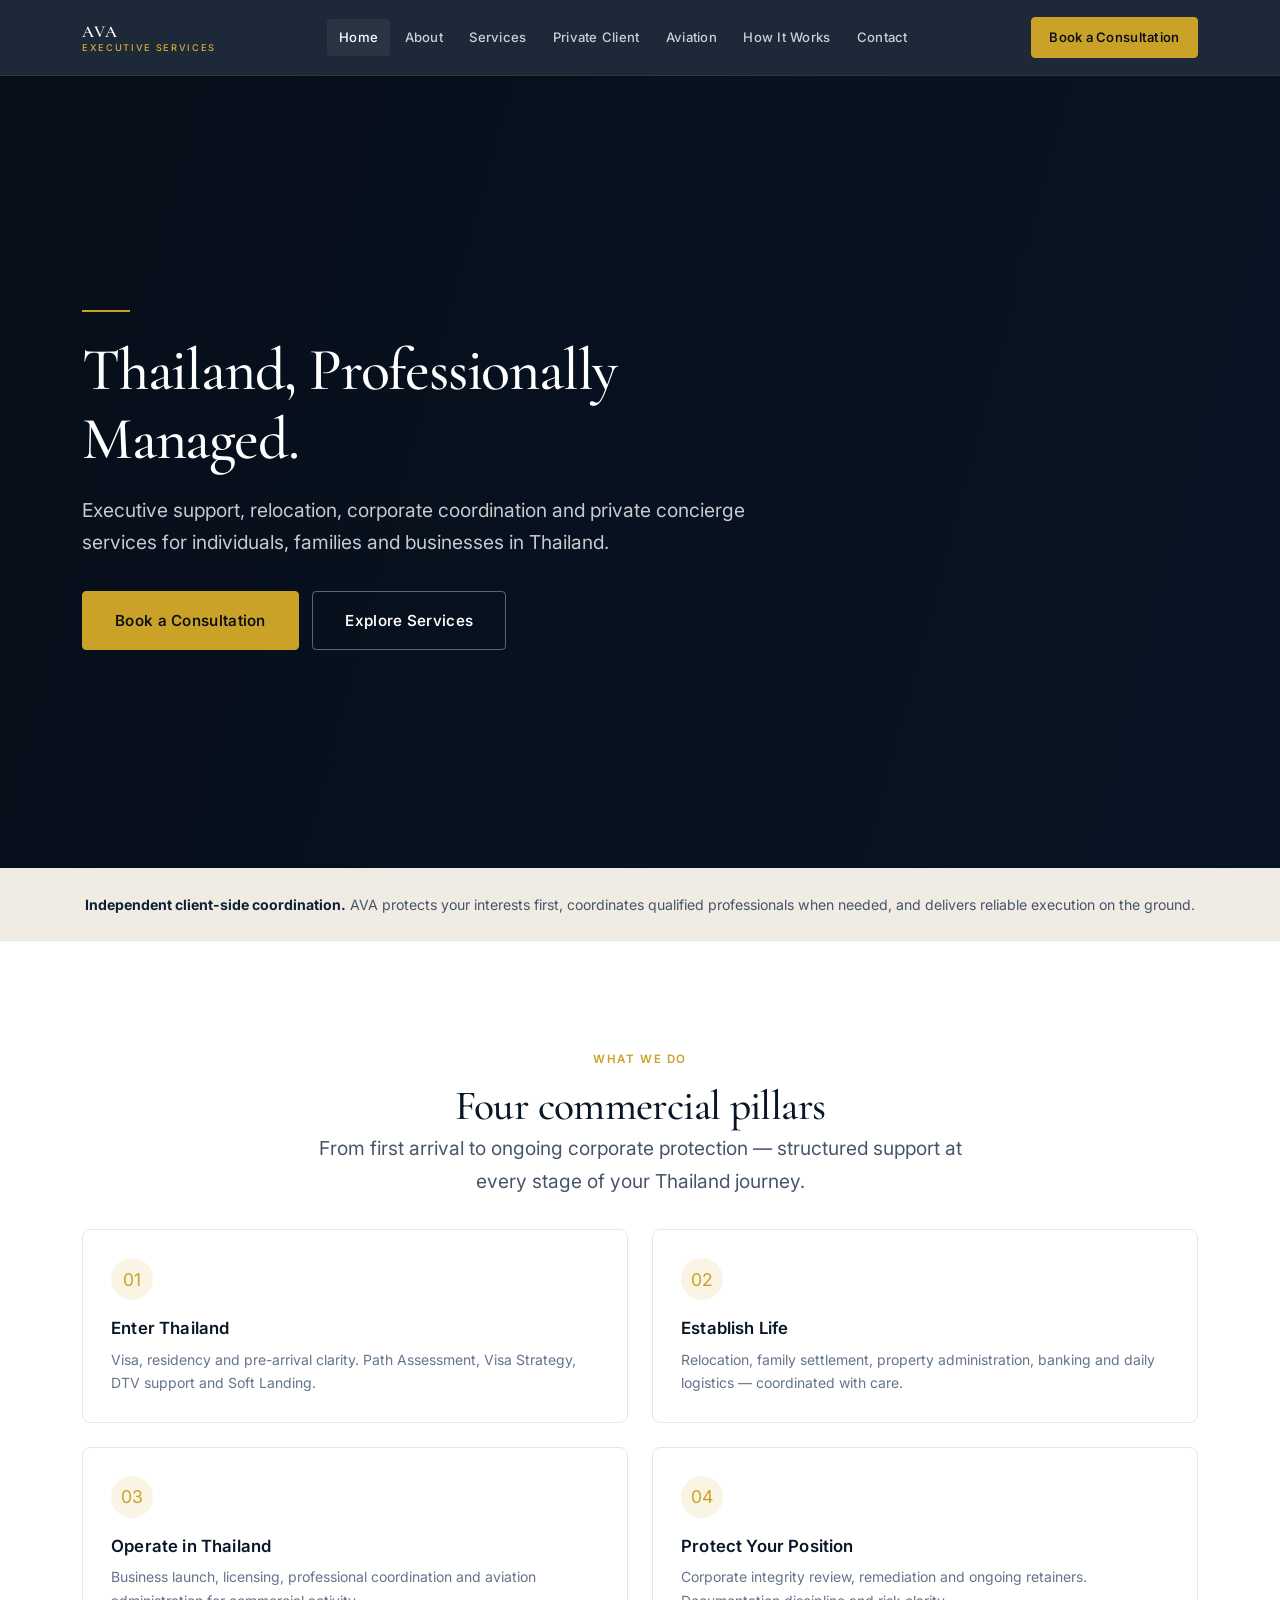
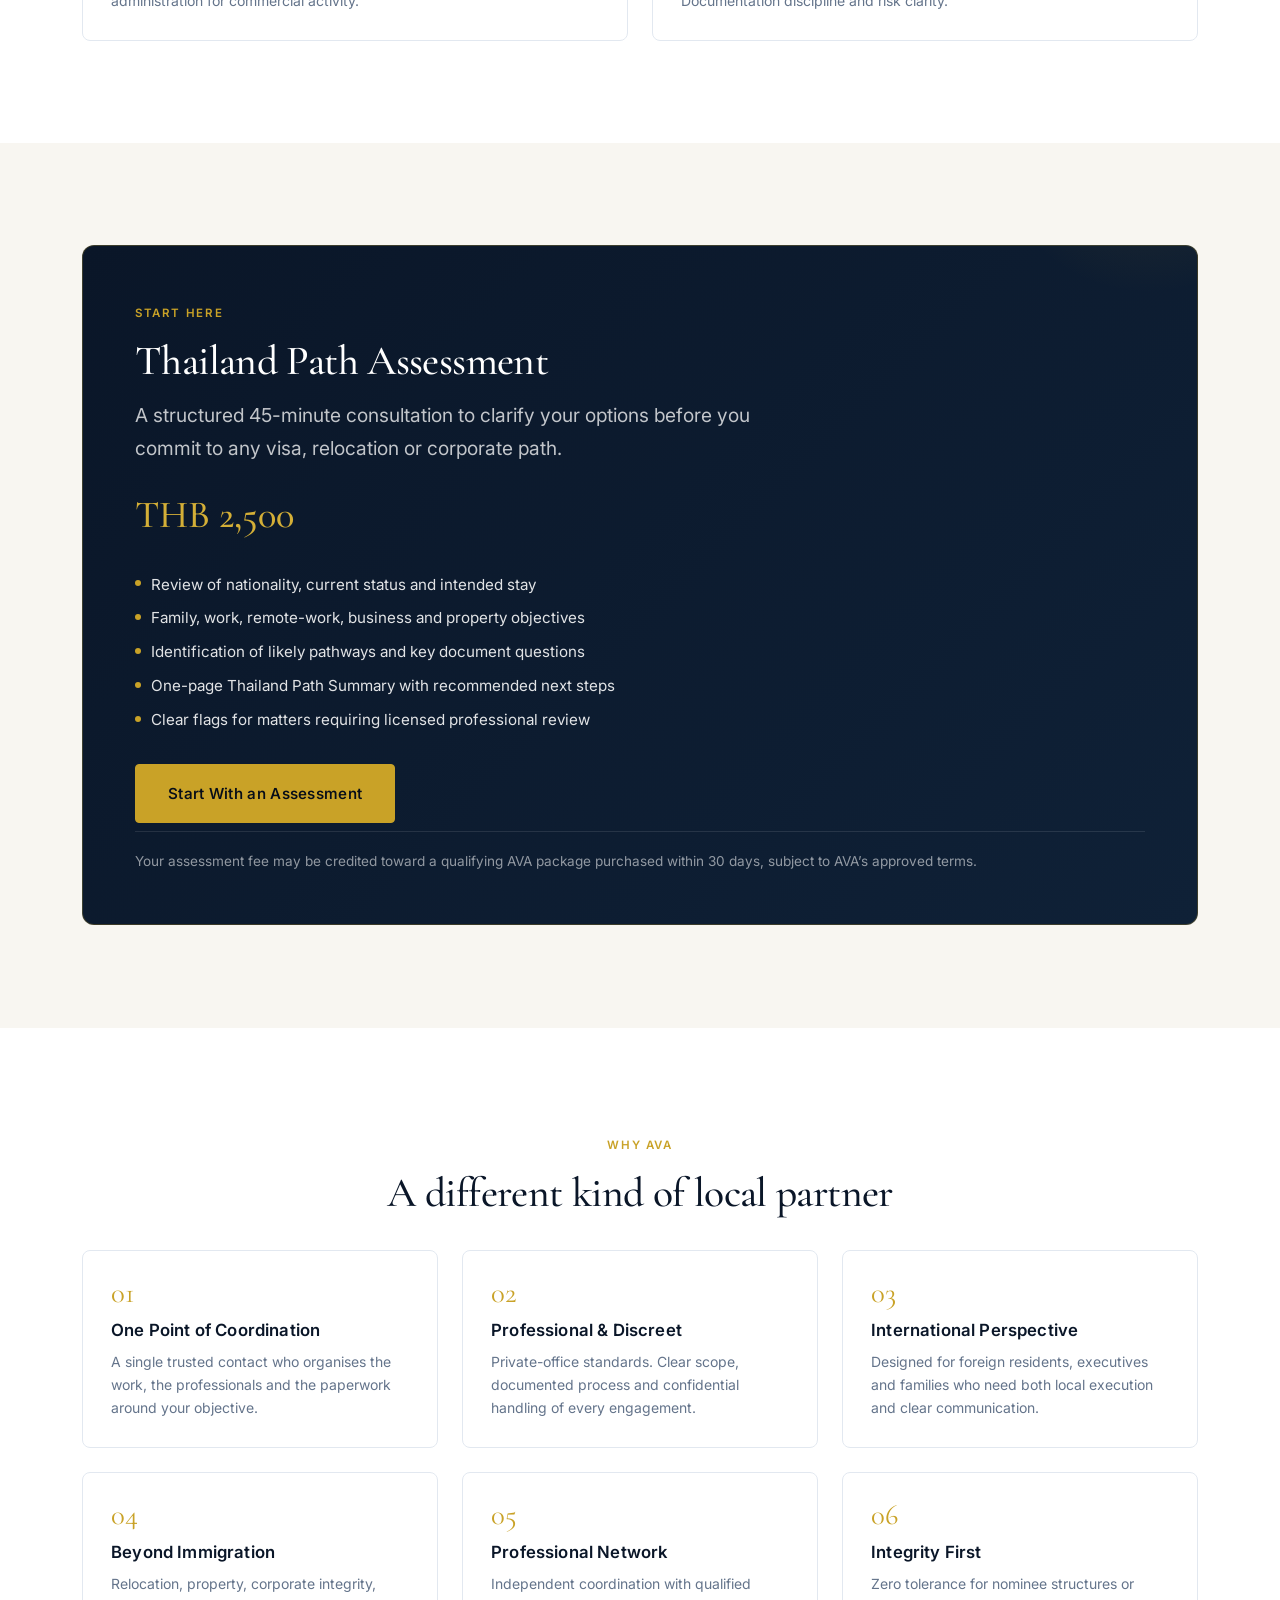
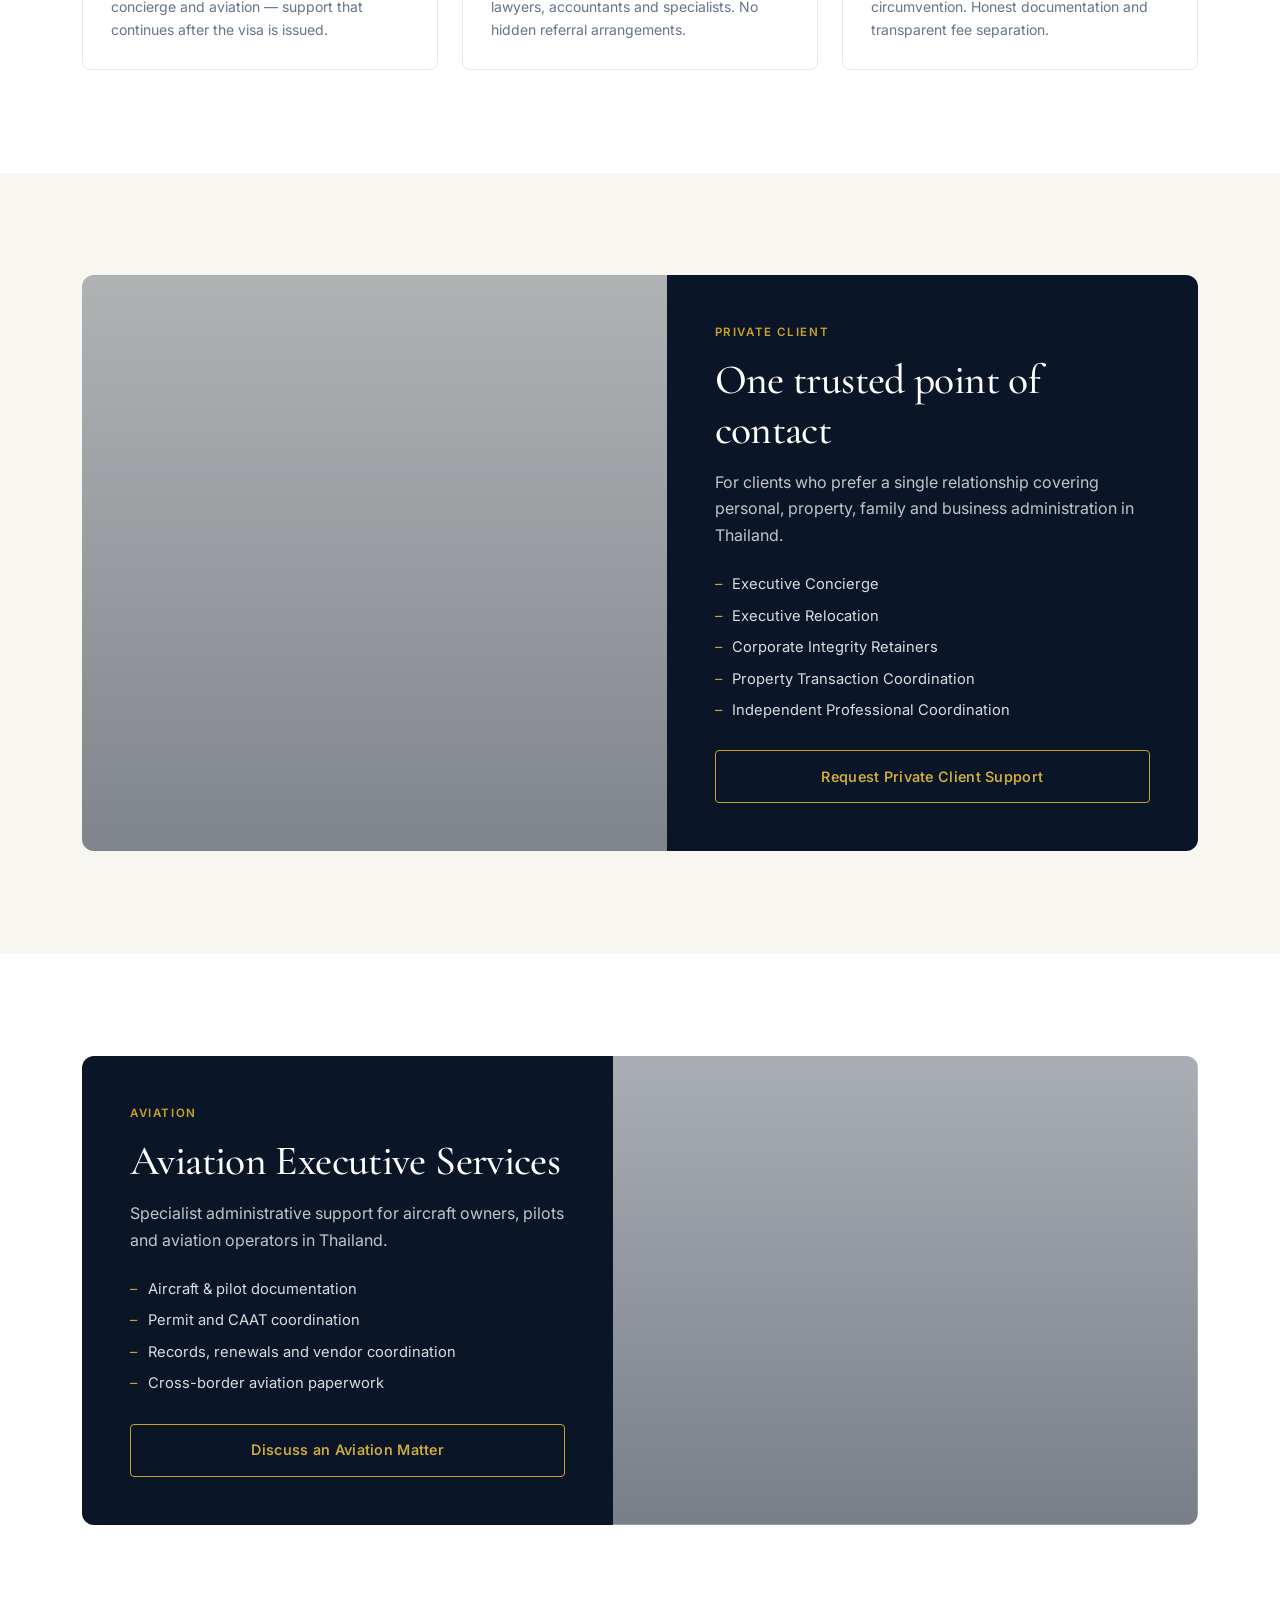
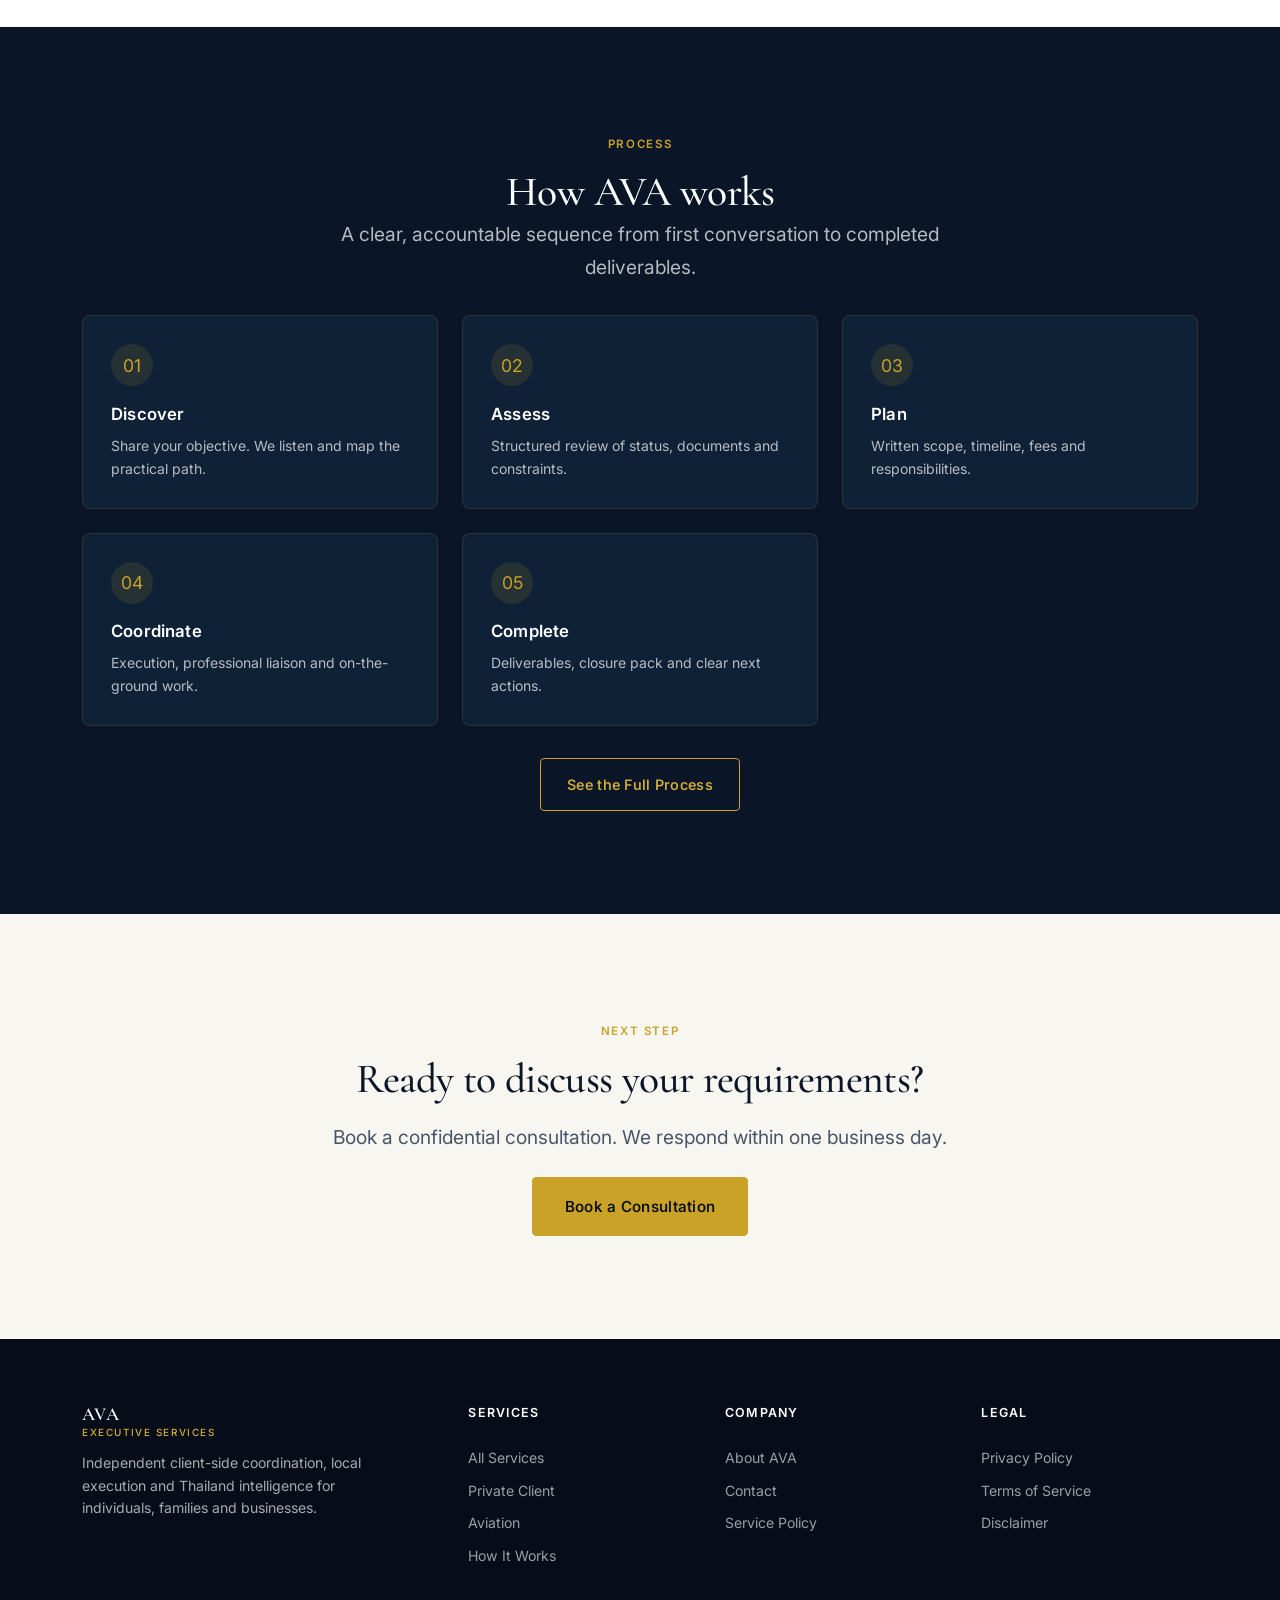
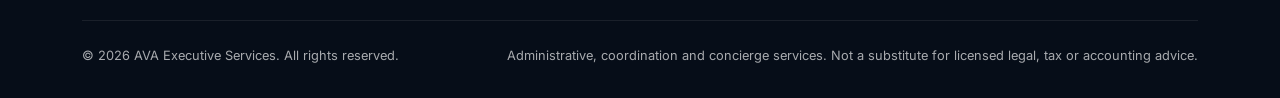
==== index.html @ 20dd85a6 "Add files via upload Initial AVA website upload" ====
<!DOCTYPE html>
<html lang="en">
<head>
  <meta charset="UTF-8">
  <meta name="viewport" content="width=device-width, initial-scale=1">
  <title>AVA Executive Services | Thailand Corporate &amp; Personal Executive Services</title>
  <meta name="description" content="Premium executive support, relocation, corporate coordination and private concierge services for individuals, families and businesses in Thailand. Professionally managed.">
  <meta name="keywords" content="Thailand relocation services, Thailand executive services, Thailand concierge, Thailand visa assistance, Thailand corporate services, Thailand DTV support, Thailand aviation services">
  <meta name="robots" content="index, follow">
  <link rel="canonical" href="https://www.avaexecutiveservices.com/">
  <meta property="og:type" content="website">
  <meta property="og:title" content="AVA Executive Services | Thailand, Professionally Managed">
  <meta property="og:description" content="Executive support, relocation, corporate coordination and private concierge for individuals, families and businesses in Thailand.">
  <meta property="og:image" content="images/logo.png">
  <meta property="og:locale" content="en_GB">
  <meta name="twitter:card" content="summary_large_image">
  <link rel="icon" href="images/logo.png" type="image/png">
  <link rel="preconnect" href="https://fonts.googleapis.com">
  <link rel="preconnect" href="https://fonts.gstatic.com" crossorigin>
  <link href="https://fonts.googleapis.com/css2?family=Cormorant+Garamond:wght@400;500;600&family=Inter:wght@400;500;550;600&display=swap" rel="stylesheet">
  <link rel="stylesheet" href="css/styles.css">
  <script type="application/ld+json">
  {
    "@context": "https://schema.org",
    "@type": "ProfessionalService",
    "name": "AVA Executive Services",
    "description": "Corporate and personal executive services in Thailand including relocation, corporate coordination, immigration support and private concierge.",
    "url": "https://www.avaexecutiveservices.com",
    "areaServed": "Thailand",
    "serviceType": ["Relocation Services", "Corporate Services", "Executive Concierge", "Aviation Administration"]
  }
  </script>
</head>
<body>
  <header class="site-header">
    <div class="container nav">
      <a href="index.html" class="nav__logo" aria-label="AVA Executive Services home">
        <div class="nav__logo-text">AVA<span>Executive Services</span></div>
      </a>
      <nav class="nav__links" aria-label="Primary">
        <a href="index.html" class="active">Home</a>
        <a href="pages/about.html">About</a>
        <a href="pages/services.html">Services</a>
        <a href="pages/private-client.html">Private Client</a>
        <a href="pages/aviation.html">Aviation</a>
        <a href="pages/how-it-works.html">How It Works</a>
        <a href="pages/contact.html">Contact</a>
      </nav>
      <a href="pages/contact.html" class="btn btn--primary btn--sm nav__cta">Book a Consultation</a>
      <button class="nav__toggle" type="button" aria-label="Open menu" aria-expanded="false">
        <span></span><span></span><span></span>
      </button>
    </div>
  </header>

  <div class="mobile-menu" role="dialog" aria-label="Mobile navigation">
    <a href="index.html">Home</a>
    <a href="pages/about.html">About</a>
    <a href="pages/services.html">Services</a>
    <a href="pages/private-client.html">Private Client</a>
    <a href="pages/aviation.html">Aviation</a>
    <a href="pages/how-it-works.html">How It Works</a>
    <a href="pages/contact.html">Contact</a>
    <a href="pages/contact.html" class="btn btn--primary">Book a Consultation</a>
  </div>

  <main>
    <!-- Hero -->
    <section class="hero">
      <div class="hero__bg" aria-hidden="true"></div>
      <div class="container">
        <div class="hero__content">
          <div class="hero__divider"></div>
          <h1 class="h1 animate-in">Thailand, Professionally Managed.</h1>
          <p class="lead animate-in delay-1">Executive support, relocation, corporate coordination and private concierge services for individuals, families and businesses in Thailand.</p>
          <div class="btn-group animate-in delay-2">
            <a href="pages/contact.html" class="btn btn--primary btn--lg">Book a Consultation</a>
            <a href="pages/services.html" class="btn btn--ghost btn--lg">Explore Services</a>
          </div>
        </div>
      </div>
    </section>

    <!-- Trust bar -->
    <div class="trust-bar">
      <div class="container">
        <p><strong>Independent client-side coordination.</strong> AVA protects your interests first, coordinates qualified professionals when needed, and delivers reliable execution on the ground.</p>
      </div>
    </div>

    <!-- Four pillars -->
    <section class="section section--white">
      <div class="container">
        <div class="text-center mb-4" data-reveal>
          <span class="eyebrow">What We Do</span>
          <h2 class="h2">Four commercial pillars</h2>
          <p class="lead mx-auto">From first arrival to ongoing corporate protection — structured support at every stage of your Thailand journey.</p>
        </div>
        <div class="grid-2" style="gap:1.5rem;" data-reveal>
          <article class="card">
            <div class="card__icon" aria-hidden="true">01</div>
            <h3 class="h4">Enter Thailand</h3>
            <p class="small mt-1">Visa, residency and pre-arrival clarity. Path Assessment, Visa Strategy, DTV support and Soft Landing.</p>
          </article>
          <article class="card">
            <div class="card__icon" aria-hidden="true">02</div>
            <h3 class="h4">Establish Life</h3>
            <p class="small mt-1">Relocation, family settlement, property administration, banking and daily logistics — coordinated with care.</p>
          </article>
          <article class="card">
            <div class="card__icon" aria-hidden="true">03</div>
            <h3 class="h4">Operate in Thailand</h3>
            <p class="small mt-1">Business launch, licensing, professional coordination and aviation administration for commercial activity.</p>
          </article>
          <article class="card">
            <div class="card__icon" aria-hidden="true">04</div>
            <h3 class="h4">Protect Your Position</h3>
            <p class="small mt-1">Corporate integrity review, remediation and ongoing retainers. Documentation discipline and risk clarity.</p>
          </article>
        </div>
      </div>
    </section>

    <!-- Path Assessment conversion -->
    <section class="section section--ivory" id="path-assessment">
      <div class="container">
        <div class="assessment-box" data-reveal>
          <span class="eyebrow">Start Here</span>
          <h2 class="h2">Thailand Path Assessment</h2>
          <p class="lead">A structured 45-minute consultation to clarify your options before you commit to any visa, relocation or corporate path.</p>
          <div class="assessment-box__price">THB 2,500</div>
          <ul class="assessment-box__list">
            <li>Review of nationality, current status and intended stay</li>
            <li>Family, work, remote-work, business and property objectives</li>
            <li>Identification of likely pathways and key document questions</li>
            <li>One-page Thailand Path Summary with recommended next steps</li>
            <li>Clear flags for matters requiring licensed professional review</li>
          </ul>
          <a href="pages/contact.html?service=path-assessment" class="btn btn--primary btn--lg">Start With an Assessment</a>
          <p class="assessment-note">Your assessment fee may be credited toward a qualifying AVA package purchased within 30 days, subject to AVA’s approved terms.</p>
        </div>
      </div>
    </section>

    <!-- Why AVA -->
    <section class="section section--white">
      <div class="container">
        <div class="text-center mb-4" data-reveal>
          <span class="eyebrow">Why AVA</span>
          <h2 class="h2">A different kind of local partner</h2>
        </div>
        <div class="why-grid" data-reveal>
          <div class="why-item">
            <div class="why-item__num">01</div>
            <h3 class="h4">One Point of Coordination</h3>
            <p class="small mt-1">A single trusted contact who organises the work, the professionals and the paperwork around your objective.</p>
          </div>
          <div class="why-item">
            <div class="why-item__num">02</div>
            <h3 class="h4">Professional &amp; Discreet</h3>
            <p class="small mt-1">Private-office standards. Clear scope, documented process and confidential handling of every engagement.</p>
          </div>
          <div class="why-item">
            <div class="why-item__num">03</div>
            <h3 class="h4">International Perspective</h3>
            <p class="small mt-1">Designed for foreign residents, executives and families who need both local execution and clear communication.</p>
          </div>
          <div class="why-item">
            <div class="why-item__num">04</div>
            <h3 class="h4">Beyond Immigration</h3>
            <p class="small mt-1">Relocation, property, corporate integrity, concierge and aviation — support that continues after the visa is issued.</p>
          </div>
          <div class="why-item">
            <div class="why-item__num">05</div>
            <h3 class="h4">Professional Network</h3>
            <p class="small mt-1">Independent coordination with qualified lawyers, accountants and specialists. No hidden referral arrangements.</p>
          </div>
          <div class="why-item">
            <div class="why-item__num">06</div>
            <h3 class="h4">Integrity First</h3>
            <p class="small mt-1">Zero tolerance for nominee structures or circumvention. Honest documentation and transparent fee separation.</p>
          </div>
        </div>
      </div>
    </section>

    <!-- Private Client teaser -->
    <section class="section section--ivory">
      <div class="container">
        <div class="panel" data-reveal>
          <div class="panel__visual" style="background-image: linear-gradient(rgba(10,22,40,0.3), rgba(10,22,40,0.5)), url('https://images.unsplash.com/photo-1600585154340-be6161a56a0c?auto=format&fit=crop&w=1200&q=80');"></div>
          <div class="panel__body">
            <span class="eyebrow">Private Client</span>
            <h2 class="h2">One trusted point of contact</h2>
            <p>For clients who prefer a single relationship covering personal, property, family and business administration in Thailand.</p>
            <ul class="panel__list">
              <li>Executive Concierge</li>
              <li>Executive Relocation</li>
              <li>Corporate Integrity Retainers</li>
              <li>Property Transaction Coordination</li>
              <li>Independent Professional Coordination</li>
            </ul>
            <a href="pages/private-client.html" class="btn btn--outline-gold">Request Private Client Support</a>
          </div>
        </div>
      </div>
    </section>

    <!-- Aviation teaser -->
    <section class="section section--white">
      <div class="container">
        <div class="panel" data-reveal style="direction: rtl;">
          <div class="panel__visual" style="direction: ltr; background-image: linear-gradient(rgba(10,22,40,0.35), rgba(10,22,40,0.55)), url('https://images.unsplash.com/photo-1436491865332-7a61a109cc05?auto=format&fit=crop&w=1200&q=80');"></div>
          <div class="panel__body" style="direction: ltr;">
            <span class="eyebrow">Aviation</span>
            <h2 class="h2">Aviation Executive Services</h2>
            <p>Specialist administrative support for aircraft owners, pilots and aviation operators in Thailand.</p>
            <ul class="panel__list">
              <li>Aircraft &amp; pilot documentation</li>
              <li>Permit and CAAT coordination</li>
              <li>Records, renewals and vendor coordination</li>
              <li>Cross-border aviation paperwork</li>
            </ul>
            <a href="pages/aviation.html" class="btn btn--outline-gold">Discuss an Aviation Matter</a>
          </div>
        </div>
      </div>
    </section>

    <!-- How it works preview -->
    <section class="section section--navy">
      <div class="container">
        <div class="text-center mb-4" data-reveal>
          <span class="eyebrow">Process</span>
          <h2 class="h2">How AVA works</h2>
          <p class="lead mx-auto" style="color:rgba(255,255,255,0.7);">A clear, accountable sequence from first conversation to completed deliverables.</p>
        </div>
        <div class="grid-3" style="gap:1.5rem;" data-reveal>
          <div class="card card--navy">
            <div class="card__icon">01</div>
            <h3 class="h4">Discover</h3>
            <p class="small mt-1" style="color:rgba(255,255,255,0.7);">Share your objective. We listen and map the practical path.</p>
          </div>
          <div class="card card--navy">
            <div class="card__icon">02</div>
            <h3 class="h4">Assess</h3>
            <p class="small mt-1" style="color:rgba(255,255,255,0.7);">Structured review of status, documents and constraints.</p>
          </div>
          <div class="card card--navy">
            <div class="card__icon">03</div>
            <h3 class="h4">Plan</h3>
            <p class="small mt-1" style="color:rgba(255,255,255,0.7);">Written scope, timeline, fees and responsibilities.</p>
          </div>
          <div class="card card--navy">
            <div class="card__icon">04</div>
            <h3 class="h4">Coordinate</h3>
            <p class="small mt-1" style="color:rgba(255,255,255,0.7);">Execution, professional liaison and on-the-ground work.</p>
          </div>
          <div class="card card--navy">
            <div class="card__icon">05</div>
            <h3 class="h4">Complete</h3>
            <p class="small mt-1" style="color:rgba(255,255,255,0.7);">Deliverables, closure pack and clear next actions.</p>
          </div>
        </div>
        <div class="text-center mt-4">
          <a href="pages/how-it-works.html" class="btn btn--outline-gold">See the Full Process</a>
        </div>
      </div>
    </section>

    <!-- CTA band -->
    <section class="section section--ivory">
      <div class="container text-center" data-reveal>
        <span class="eyebrow">Next Step</span>
        <h2 class="h2 mb-2">Ready to discuss your requirements?</h2>
        <p class="lead mx-auto mb-3">Book a confidential consultation. We respond within one business day.</p>
        <a href="pages/contact.html" class="btn btn--primary btn--lg">Book a Consultation</a>
      </div>
    </section>
  </main>

  <footer class="site-footer">
    <div class="container">
      <div class="footer-grid">
        <div class="footer-brand">
          <div class="footer-logo-text">AVA<span>Executive Services</span></div>
          <p>Independent client-side coordination, local execution and Thailand intelligence for individuals, families and businesses.</p>
        </div>
        <div class="footer-col">
          <h4>Services</h4>
          <a href="pages/services.html">All Services</a>
          <a href="pages/private-client.html">Private Client</a>
          <a href="pages/aviation.html">Aviation</a>
          <a href="pages/how-it-works.html">How It Works</a>
        </div>
        <div class="footer-col">
          <h4>Company</h4>
          <a href="pages/about.html">About AVA</a>
          <a href="pages/contact.html">Contact</a>
          <a href="pages/service-policy.html">Service Policy</a>
        </div>
        <div class="footer-col">
          <h4>Legal</h4>
          <a href="pages/privacy.html">Privacy Policy</a>
          <a href="pages/terms.html">Terms of Service</a>
          <a href="pages/service-policy.html">Disclaimer</a>
        </div>
      </div>
      <div class="footer-bottom">
        <p>&copy; <span data-year></span> AVA Executive Services. All rights reserved.</p>
        <p>Administrative, coordination and concierge services. Not a substitute for licensed legal, tax or accounting advice.</p>
      </div>
    </div>
  </footer>

  <script src="js/main.js"></script>
</body>
</html>
---- css/styles.css ----
/* ============================================================
   AVA Executive Services — Production Stylesheet
   Premium private-office aesthetic
   ============================================================ */

:root {
  /* Brand palette */
  --navy-950: #060d18;
  --navy-900: #0a1628;
  --navy-800: #0f2137;
  --navy-700: #152b45;
  --navy-600: #1c3a5a;
  --gold-500: #c9a227;
  --gold-400: #d4af37;
  --gold-300: #e0c15a;
  --gold-200: #edd98a;
  --ivory-50: #fdfbf7;
  --ivory-100: #f8f6f1;
  --ivory-200: #f0ebe3;
  --slate-100: #f1f5f9;
  --slate-200: #e2e8f0;
  --slate-300: #cbd5e1;
  --slate-400: #94a3b8;
  --slate-500: #64748b;
  --slate-600: #475569;
  --slate-700: #334155;
  --slate-800: #1e293b;
  --white: #ffffff;

  /* Typography */
  --font-display: "Cormorant Garamond", "Times New Roman", serif;
  --font-body: "Inter", system-ui, -apple-system, sans-serif;
  --font-mono: "JetBrains Mono", ui-monospace, monospace;

  /* Spacing & layout */
  --container: 1180px;
  --section-pad: clamp(4rem, 8vw, 7rem);
  --radius-sm: 4px;
  --radius-md: 8px;
  --radius-lg: 12px;
  --shadow-sm: 0 1px 2px rgba(6, 13, 24, 0.05);
  --shadow-md: 0 4px 16px rgba(6, 13, 24, 0.08);
  --shadow-lg: 0 12px 40px rgba(6, 13, 24, 0.12);
  --transition: 0.25s cubic-bezier(0.4, 0, 0.2, 1);

  /* Sticky nav height */
  --nav-h: 76px;
}

/* Reset & base */
*, *::before, *::after { box-sizing: border-box; margin: 0; padding: 0; }
html { scroll-behavior: smooth; -webkit-text-size-adjust: 100%; }
body {
  font-family: var(--font-body);
  font-size: 16px;
  line-height: 1.65;
  color: var(--slate-700);
  background: var(--ivory-50);
  -webkit-font-smoothing: antialiased;
  -moz-osx-font-smoothing: grayscale;
}
img { max-width: 100%; height: auto; display: block; }
a { color: inherit; text-decoration: none; transition: color var(--transition); }
ul, ol { list-style: none; }
button, input, select, textarea { font: inherit; color: inherit; }
button { cursor: pointer; border: none; background: none; }
:focus-visible { outline: 2px solid var(--gold-500); outline-offset: 3px; }

/* Typography utilities */
.h1, h1 {
  font-family: var(--font-display);
  font-weight: 500;
  font-size: clamp(2.4rem, 5vw, 3.75rem);
  line-height: 1.15;
  letter-spacing: -0.02em;
  color: var(--navy-900);
}
.h2, h2 {
  font-family: var(--font-display);
  font-weight: 500;
  font-size: clamp(1.85rem, 3.5vw, 2.6rem);
  line-height: 1.2;
  letter-spacing: -0.015em;
  color: var(--navy-900);
}
.h3, h3 {
  font-family: var(--font-display);
  font-weight: 500;
  font-size: clamp(1.35rem, 2.2vw, 1.65rem);
  line-height: 1.3;
  color: var(--navy-900);
}
.h4, h4 {
  font-family: var(--font-body);
  font-weight: 600;
  font-size: 1.05rem;
  letter-spacing: 0.01em;
  color: var(--navy-900);
}
.lead {
  font-size: clamp(1.05rem, 1.8vw, 1.2rem);
  line-height: 1.7;
  color: var(--slate-600);
  max-width: 42rem;
}
.eyebrow {
  display: inline-block;
  font-size: 0.72rem;
  font-weight: 600;
  letter-spacing: 0.14em;
  text-transform: uppercase;
  color: var(--gold-500);
  margin-bottom: 0.85rem;
}
.small { font-size: 0.875rem; color: var(--slate-500); }
.text-navy { color: var(--navy-900); }
.text-gold { color: var(--gold-500); }
.text-muted { color: var(--slate-500); }

/* Layout */
.container {
  width: 100%;
  max-width: var(--container);
  margin-inline: auto;
  padding-inline: clamp(1.25rem, 4vw, 2rem);
}
.section { padding-block: var(--section-pad); }
.section--navy {
  background: var(--navy-900);
  color: var(--ivory-100);
}
.section--navy .h2,
.section--navy .h3,
.section--navy .h4 { color: var(--white); }
.section--ivory { background: var(--ivory-100); }
.section--white { background: var(--white); }
.grid-2 { display: grid; gap: 2.5rem; }
.grid-3 { display: grid; gap: 1.75rem; }
.grid-4 { display: grid; gap: 1.5rem; }
@media (min-width: 640px) {
  .grid-2 { grid-template-columns: 1fr 1fr; }
  .grid-3 { grid-template-columns: repeat(3, 1fr); }
  .grid-4 { grid-template-columns: repeat(2, 1fr); }
}
@media (min-width: 960px) {
  .grid-4 { grid-template-columns: repeat(4, 1fr); }
}

/* Buttons */
.btn {
  display: inline-flex;
  align-items: center;
  justify-content: center;
  gap: 0.5rem;
  padding: 0.85rem 1.65rem;
  font-size: 0.9rem;
  font-weight: 550;
  letter-spacing: 0.02em;
  border-radius: var(--radius-sm);
  transition: all var(--transition);
  white-space: nowrap;
  border: 1.5px solid transparent;
}
.btn--primary {
  background: var(--gold-500);
  color: var(--navy-950);
  border-color: var(--gold-500);
}
.btn--primary:hover {
  background: var(--gold-400);
  border-color: var(--gold-400);
  transform: translateY(-1px);
  box-shadow: 0 6px 20px rgba(201, 162, 39, 0.28);
}
.btn--secondary {
  background: transparent;
  color: var(--navy-900);
  border-color: var(--navy-900);
}
.btn--secondary:hover {
  background: var(--navy-900);
  color: var(--white);
}
.btn--ghost {
  background: transparent;
  color: var(--white);
  border-color: rgba(255,255,255,0.35);
}
.btn--ghost:hover {
  background: rgba(255,255,255,0.08);
  border-color: rgba(255,255,255,0.6);
}
.btn--outline-gold {
  background: transparent;
  color: var(--gold-400);
  border-color: var(--gold-500);
}
.btn--outline-gold:hover {
  background: var(--gold-500);
  color: var(--navy-950);
}
.btn--sm { padding: 0.55rem 1.1rem; font-size: 0.82rem; }
.btn--lg { padding: 1rem 2rem; font-size: 0.95rem; }
.btn-group { display: flex; flex-wrap: wrap; gap: 0.85rem; }

/* Sticky Navigation */
.site-header {
  position: sticky;
  top: 0;
  z-index: 1000;
  background: rgba(10, 22, 40, 0.92);
  backdrop-filter: blur(14px);
  -webkit-backdrop-filter: blur(14px);
  border-bottom: 1px solid rgba(201, 162, 39, 0.12);
  height: var(--nav-h);
}
.nav {
  display: flex;
  align-items: center;
  justify-content: space-between;
  height: 100%;
  gap: 1.5rem;
}
.nav__logo {
  display: flex;
  align-items: center;
  gap: 0.65rem;
  flex-shrink: 0;
}
.nav__logo-text {
  font-family: var(--font-display);
  font-size: 1.05rem;
  font-weight: 600;
  color: var(--white);
  letter-spacing: 0.08em;
  line-height: 1.15;
  text-transform: uppercase;
}
.nav__logo-text span {
  display: block;
  font-family: var(--font-body);
  font-size: 0.58rem;
  font-weight: 500;
  letter-spacing: 0.18em;
  color: var(--gold-400);
  margin-top: 2px;
  text-transform: uppercase;
}
.nav__links {
  display: none;
  align-items: center;
  gap: 0.15rem;
}
.nav__links a {
  padding: 0.45rem 0.75rem;
  font-size: 0.82rem;
  font-weight: 500;
  color: rgba(255,255,255,0.78);
  letter-spacing: 0.02em;
  border-radius: var(--radius-sm);
  transition: color var(--transition), background var(--transition);
}
.nav__links a:hover,
.nav__links a.active {
  color: var(--white);
  background: rgba(255,255,255,0.06);
}
.nav__cta { display: none; }
.nav__toggle {
  display: flex;
  flex-direction: column;
  gap: 5px;
  padding: 0.5rem;
  width: 40px;
  height: 40px;
  justify-content: center;
  align-items: center;
}
.nav__toggle span {
  display: block;
  width: 20px;
  height: 1.5px;
  background: var(--white);
  transition: var(--transition);
}
.nav__toggle[aria-expanded="true"] span:nth-child(1) {
  transform: translateY(6.5px) rotate(45deg);
}
.nav__toggle[aria-expanded="true"] span:nth-child(2) { opacity: 0; }
.nav__toggle[aria-expanded="true"] span:nth-child(3) {
  transform: translateY(-6.5px) rotate(-45deg);
}

/* Mobile menu */
.mobile-menu {
  display: none;
  position: fixed;
  inset: var(--nav-h) 0 0 0;
  background: var(--navy-900);
  padding: 1.5rem;
  z-index: 999;
  overflow-y: auto;
}
.mobile-menu.is-open { display: block; }
.mobile-menu a {
  display: block;
  padding: 0.9rem 0.5rem;
  font-size: 1.05rem;
  color: rgba(255,255,255,0.85);
  border-bottom: 1px solid rgba(255,255,255,0.06);
}
.mobile-menu a:hover { color: var(--gold-400); }
.mobile-menu .btn { margin-top: 1.5rem; width: 100%; }

@media (min-width: 980px) {
  .nav__links { display: flex; }
  .nav__cta { display: inline-flex; }
  .nav__toggle { display: none; }
}

/* Hero */
.hero {
  position: relative;
  min-height: min(88vh, 820px);
  display: flex;
  align-items: center;
  background: var(--navy-900);
  color: var(--white);
  overflow: hidden;
}
.hero__bg {
  position: absolute;
  inset: 0;
  background:
    linear-gradient(105deg, rgba(6,13,24,0.88) 0%, rgba(6,13,24,0.62) 42%, rgba(6,13,24,0.28) 100%),
    url("https://images.unsplash.com/photo-1552465011-b4e21bf6e79a?auto=format&fit=crop&w=1920&q=85") center/cover no-repeat;
}
.hero__content {
  position: relative;
  z-index: 2;
  padding-block: 5rem 4rem;
  max-width: 720px;
}
.hero .h1 {
  color: var(--white);
  margin-bottom: 1.25rem;
}
.hero .lead {
  color: rgba(255,255,255,0.78);
  margin-bottom: 2rem;
}
.hero__divider {
  width: 48px;
  height: 2px;
  background: var(--gold-500);
  margin-bottom: 1.5rem;
}

/* Cards */
.card {
  background: var(--white);
  border: 1px solid var(--slate-200);
  border-radius: var(--radius-md);
  padding: 1.75rem;
  transition: border-color var(--transition), box-shadow var(--transition), transform var(--transition);
}
.card:hover {
  border-color: rgba(201, 162, 39, 0.35);
  box-shadow: var(--shadow-md);
  transform: translateY(-2px);
}
.card--navy {
  background: var(--navy-800);
  border-color: rgba(201, 162, 39, 0.15);
  color: var(--ivory-100);
}
.card--navy:hover {
  border-color: rgba(201, 162, 39, 0.4);
}
.card__icon {
  width: 42px;
  height: 42px;
  display: flex;
  align-items: center;
  justify-content: center;
  border-radius: 50%;
  background: rgba(201, 162, 39, 0.12);
  color: var(--gold-500);
  margin-bottom: 1.1rem;
  font-size: 1.1rem;
}
.card__price {
  font-family: var(--font-display);
  font-size: 1.45rem;
  font-weight: 500;
  color: var(--navy-900);
  margin-top: 0.75rem;
}
.card__price span {
  font-family: var(--font-body);
  font-size: 0.8rem;
  font-weight: 500;
  color: var(--slate-500);
  margin-left: 0.25rem;
}
.card--featured {
  border-color: var(--gold-500);
  position: relative;
}
.card--featured::before {
  content: "Recommended";
  position: absolute;
  top: -10px;
  right: 16px;
  background: var(--gold-500);
  color: var(--navy-950);
  font-size: 0.68rem;
  font-weight: 600;
  letter-spacing: 0.06em;
  text-transform: uppercase;
  padding: 0.25rem 0.65rem;
  border-radius: 2px;
}

/* Process steps */
.process {
  counter-reset: step;
}
.process__item {
  position: relative;
  padding-left: 4.5rem;
  padding-bottom: 2.5rem;
}
.process__item:last-child { padding-bottom: 0; }
.process__item::before {
  counter-increment: step;
  content: "0" counter(step);
  position: absolute;
  left: 0;
  top: 0;
  font-family: var(--font-display);
  font-size: 1.65rem;
  font-weight: 500;
  color: var(--gold-500);
  line-height: 1;
}
.process__item::after {
  content: "";
  position: absolute;
  left: 1.1rem;
  top: 2.1rem;
  bottom: 0;
  width: 1px;
  background: linear-gradient(to bottom, var(--gold-500), transparent);
}
.process__item:last-child::after { display: none; }
.process__title {
  font-weight: 600;
  color: var(--navy-900);
  margin-bottom: 0.35rem;
  letter-spacing: 0.04em;
  font-size: 0.95rem;
}

/* Service category blocks */
.service-cat {
  border-bottom: 1px solid var(--slate-200);
  padding-block: 2.5rem;
}
.service-cat:last-child { border-bottom: none; }
.service-cat__header {
  display: flex;
  flex-wrap: wrap;
  align-items: baseline;
  justify-content: space-between;
  gap: 1rem;
  margin-bottom: 1.5rem;
}
.service-list {
  display: grid;
  gap: 1rem;
}
@media (min-width: 720px) {
  .service-list { grid-template-columns: 1fr 1fr; }
}
.service-item {
  display: flex;
  justify-content: space-between;
  align-items: flex-start;
  gap: 1rem;
  padding: 1.1rem 1.25rem;
  background: var(--ivory-50);
  border: 1px solid var(--slate-200);
  border-radius: var(--radius-sm);
  transition: border-color var(--transition), background var(--transition);
}
.service-item:hover {
  border-color: rgba(201, 162, 39, 0.4);
  background: var(--white);
}
.service-item__name {
  font-weight: 550;
  color: var(--navy-900);
  margin-bottom: 0.2rem;
}
.service-item__desc {
  font-size: 0.85rem;
  color: var(--slate-500);
  line-height: 1.5;
}
.service-item__price {
  font-family: var(--font-display);
  font-size: 0.95rem;
  font-weight: 500;
  color: var(--navy-800);
  text-align: right;
  flex-shrink: 0;
  max-width: 12rem;
  line-height: 1.35;
}
@media (min-width: 720px) {
  .service-item__price {
    font-size: 1.05rem;
    max-width: 14rem;
  }
}

/* Assessment highlight */
.assessment-box {
  background: linear-gradient(135deg, var(--navy-900) 0%, var(--navy-800) 100%);
  color: var(--white);
  border-radius: var(--radius-lg);
  padding: clamp(2rem, 5vw, 3.25rem);
  border: 1px solid rgba(201, 162, 39, 0.25);
  position: relative;
  overflow: hidden;
}
.assessment-box::before {
  content: "";
  position: absolute;
  top: -40%;
  right: -10%;
  width: 320px;
  height: 320px;
  background: radial-gradient(circle, rgba(201,162,39,0.12) 0%, transparent 70%);
  pointer-events: none;
}
.assessment-box .h2 { color: var(--white); margin-bottom: 0.75rem; }
.assessment-box .lead { color: rgba(255,255,255,0.75); }
.assessment-box__price {
  font-family: var(--font-display);
  font-size: 2.4rem;
  font-weight: 500;
  color: var(--gold-400);
  margin: 1.25rem 0 0.5rem;
}
.assessment-box__list {
  margin: 1.5rem 0 2rem;
  display: grid;
  gap: 0.55rem;
}
.assessment-box__list li {
  display: flex;
  align-items: flex-start;
  gap: 0.65rem;
  font-size: 0.95rem;
  color: rgba(255,255,255,0.88);
}
.assessment-box__list li::before {
  content: "";
  width: 6px;
  height: 6px;
  border-radius: 50%;
  background: var(--gold-500);
  margin-top: 0.55rem;
  flex-shrink: 0;
}
.assessment-note {
  font-size: 0.85rem;
  color: rgba(255,255,255,0.55);
  border-top: 1px solid rgba(255,255,255,0.1);
  padding-top: 1.1rem;
  margin-top: 0.5rem;
}

/* Why AVA */
.why-grid {
  display: grid;
  gap: 1.5rem;
}
@media (min-width: 640px) {
  .why-grid { grid-template-columns: 1fr 1fr; }
}
@media (min-width: 960px) {
  .why-grid { grid-template-columns: repeat(3, 1fr); }
}
.why-item {
  padding: 1.75rem;
  background: var(--white);
  border: 1px solid var(--slate-200);
  border-radius: var(--radius-md);
}
.why-item__num {
  font-family: var(--font-display);
  font-size: 1.8rem;
  color: var(--gold-500);
  margin-bottom: 0.75rem;
  line-height: 1;
}

/* Private Client / Aviation panels */
.panel {
  border-radius: var(--radius-lg);
  overflow: hidden;
  display: grid;
}
@media (min-width: 860px) {
  .panel { grid-template-columns: 1.1fr 1fr; }
}
.panel__visual {
  min-height: 280px;
  background-size: cover;
  background-position: center;
}
.panel__body {
  padding: clamp(2rem, 4vw, 3rem);
  background: var(--navy-900);
  color: var(--white);
  display: flex;
  flex-direction: column;
  justify-content: center;
}
.panel__body .h2 { color: var(--white); margin-bottom: 0.85rem; }
.panel__body p { color: rgba(255,255,255,0.75); margin-bottom: 1.5rem; }
.panel__list {
  display: grid;
  gap: 0.45rem;
  margin-bottom: 1.75rem;
}
.panel__list li {
  font-size: 0.92rem;
  color: rgba(255,255,255,0.85);
  padding-left: 1.1rem;
  position: relative;
}
.panel__list li::before {
  content: "–";
  position: absolute;
  left: 0;
  color: var(--gold-500);
}

/* Forms */
.form-group {
  margin-bottom: 1.25rem;
}
.form-label {
  display: block;
  font-size: 0.82rem;
  font-weight: 550;
  color: var(--navy-800);
  margin-bottom: 0.4rem;
  letter-spacing: 0.01em;
}
.form-label .req { color: var(--gold-500); }
.form-control {
  width: 100%;
  padding: 0.75rem 1rem;
  background: var(--white);
  border: 1px solid var(--slate-300);
  border-radius: var(--radius-sm);
  font-size: 0.95rem;
  transition: border-color var(--transition), box-shadow var(--transition);
}
.form-control:focus {
  outline: none;
  border-color: var(--gold-500);
  box-shadow: 0 0 0 3px rgba(201, 162, 39, 0.15);
}
.form-control::placeholder { color: var(--slate-400); }
textarea.form-control { min-height: 120px; resize: vertical; }
select.form-control {
  appearance: none;
  background-image: url("data:image/svg+xml,%3Csvg xmlns='http://www.w3.org/2000/svg' width='12' height='8' fill='none'%3E%3Cpath d='M1 1.5l5 5 5-5' stroke='%2364748b' stroke-width='1.5' stroke-linecap='round' stroke-linejoin='round'/%3E%3C/svg%3E");
  background-repeat: no-repeat;
  background-position: right 1rem center;
  padding-right: 2.5rem;
}
.form-row {
  display: grid;
  gap: 1.25rem;
}
@media (min-width: 600px) {
  .form-row { grid-template-columns: 1fr 1fr; }
}
.form-note {
  font-size: 0.8rem;
  color: var(--slate-500);
  margin-top: 0.75rem;
}
.form-success,
.form-error {
  padding: 1rem 1.25rem;
  border-radius: var(--radius-sm);
  margin-bottom: 1.25rem;
  font-size: 0.92rem;
  display: none;
}
.form-success {
  background: #ecfdf5;
  border: 1px solid #a7f3d0;
  color: #065f46;
}
.form-error {
  background: #fef2f2;
  border: 1px solid #fecaca;
  color: #991b1b;
}
.form-success.is-visible,
.form-error.is-visible { display: block; }

/* Trust / disclaimer bar */
.trust-bar {
  background: var(--ivory-200);
  border-top: 1px solid var(--slate-200);
  border-bottom: 1px solid var(--slate-200);
  padding: 1.5rem 0;
  font-size: 0.88rem;
  color: var(--slate-600);
  text-align: center;
}
.trust-bar strong { color: var(--navy-800); }

/* Footer */
.site-footer {
  background: var(--navy-950);
  color: rgba(255,255,255,0.65);
  padding-top: 4rem;
  padding-bottom: 2rem;
  font-size: 0.88rem;
}
.footer-grid {
  display: grid;
  gap: 2.5rem;
  margin-bottom: 3rem;
}
@media (min-width: 640px) {
  .footer-grid { grid-template-columns: 1.4fr 1fr 1fr; }
}
@media (min-width: 900px) {
  .footer-grid { grid-template-columns: 1.6fr 1fr 1fr 1fr; }
}
.footer-brand .footer-logo-text {
  font-family: var(--font-display);
  font-size: 1.15rem;
  font-weight: 600;
  color: var(--white);
  letter-spacing: 0.08em;
  text-transform: uppercase;
  margin-bottom: 0.35rem;
  line-height: 1.2;
}
.footer-brand .footer-logo-text span {
  display: block;
  font-family: var(--font-body);
  font-size: 0.62rem;
  font-weight: 500;
  letter-spacing: 0.16em;
  color: var(--gold-400);
  margin-top: 2px;
}
.footer-brand p {
  max-width: 280px;
  line-height: 1.6;
  margin-bottom: 1.25rem;
  margin-top: 0.85rem;
}
.footer-contact {
  margin-top: 0.75rem;
  font-size: 0.85rem;
  line-height: 1.7;
}
.footer-contact a {
  color: rgba(255,255,255,0.75);
  display: block;
  padding: 0.15rem 0;
}
.footer-contact a:hover {
  color: var(--gold-400);
}
.footer-col h4 {
  color: var(--white);
  font-size: 0.78rem;
  font-weight: 600;
  letter-spacing: 0.1em;
  text-transform: uppercase;
  margin-bottom: 1.1rem;
}
.footer-col a {
  display: block;
  padding: 0.3rem 0;
  color: rgba(255,255,255,0.6);
  transition: color var(--transition);
}
.footer-col a:hover { color: var(--gold-400); }
.footer-bottom {
  border-top: 1px solid rgba(255,255,255,0.08);
  padding-top: 1.5rem;
  display: flex;
  flex-wrap: wrap;
  justify-content: space-between;
  gap: 1rem;
  font-size: 0.8rem;
}
.footer-bottom a { color: rgba(255,255,255,0.5); }
.footer-bottom a:hover { color: var(--gold-400); }

/* Page header (inner pages) */
.page-header {
  background: var(--navy-900);
  color: var(--white);
  padding: 4.5rem 0 3.5rem;
  position: relative;
}
.page-header::after {
  content: "";
  position: absolute;
  bottom: 0;
  left: 0;
  right: 0;
  height: 1px;
  background: linear-gradient(90deg, transparent, rgba(201,162,39,0.4), transparent);
}
.page-header .h1 { color: var(--white); margin-bottom: 0.75rem; }
.page-header .lead { color: rgba(255,255,255,0.7); }

/* Legal content */
.legal-content {
  max-width: 720px;
  margin-inline: auto;
}
.legal-content h2 {
  font-size: 1.35rem;
  margin-top: 2.5rem;
  margin-bottom: 0.85rem;
}
.legal-content h3 {
  font-size: 1.1rem;
  margin-top: 1.75rem;
  margin-bottom: 0.6rem;
}
.legal-content p,
.legal-content li {
  margin-bottom: 0.85rem;
  color: var(--slate-600);
  line-height: 1.7;
}
.legal-content ul {
  list-style: disc;
  padding-left: 1.35rem;
  margin-bottom: 1rem;
}
.legal-content ol {
  list-style: decimal;
  padding-left: 1.35rem;
  margin-bottom: 1rem;
}

/* Utility */
.sr-only {
  position: absolute;
  width: 1px;
  height: 1px;
  padding: 0;
  margin: -1px;
  overflow: hidden;
  clip: rect(0,0,0,0);
  border: 0;
}
.text-center { text-align: center; }
.mt-1 { margin-top: 0.5rem; }
.mt-2 { margin-top: 1rem; }
.mt-3 { margin-top: 1.5rem; }
.mt-4 { margin-top: 2rem; }
.mb-2 { margin-bottom: 1rem; }
.mb-3 { margin-bottom: 1.5rem; }
.mb-4 { margin-bottom: 2rem; }
.mx-auto { margin-inline: auto; }
.max-w-prose { max-width: 42rem; }
.divider {
  width: 40px;
  height: 2px;
  background: var(--gold-500);
  margin: 1.25rem 0;
}
.divider--center { margin-inline: auto; }

/* Animations */
@keyframes fadeUp {
  from { opacity: 0; transform: translateY(18px); }
  to { opacity: 1; transform: translateY(0); }
}
.animate-in {
  animation: fadeUp 0.6s ease-out both;
}
.delay-1 { animation-delay: 0.1s; }
.delay-2 { animation-delay: 0.2s; }
.delay-3 { animation-delay: 0.3s; }

/* Responsive adjustments */
@media (max-width: 640px) {
  .btn-group { flex-direction: column; }
  .btn-group .btn { width: 100%; }
  .hero { min-height: 70vh; }
}

/* Print */
@media print {
  .site-header, .site-footer, .nav__cta, .btn { display: none; }
  body { color: #000; background: #fff; }
}
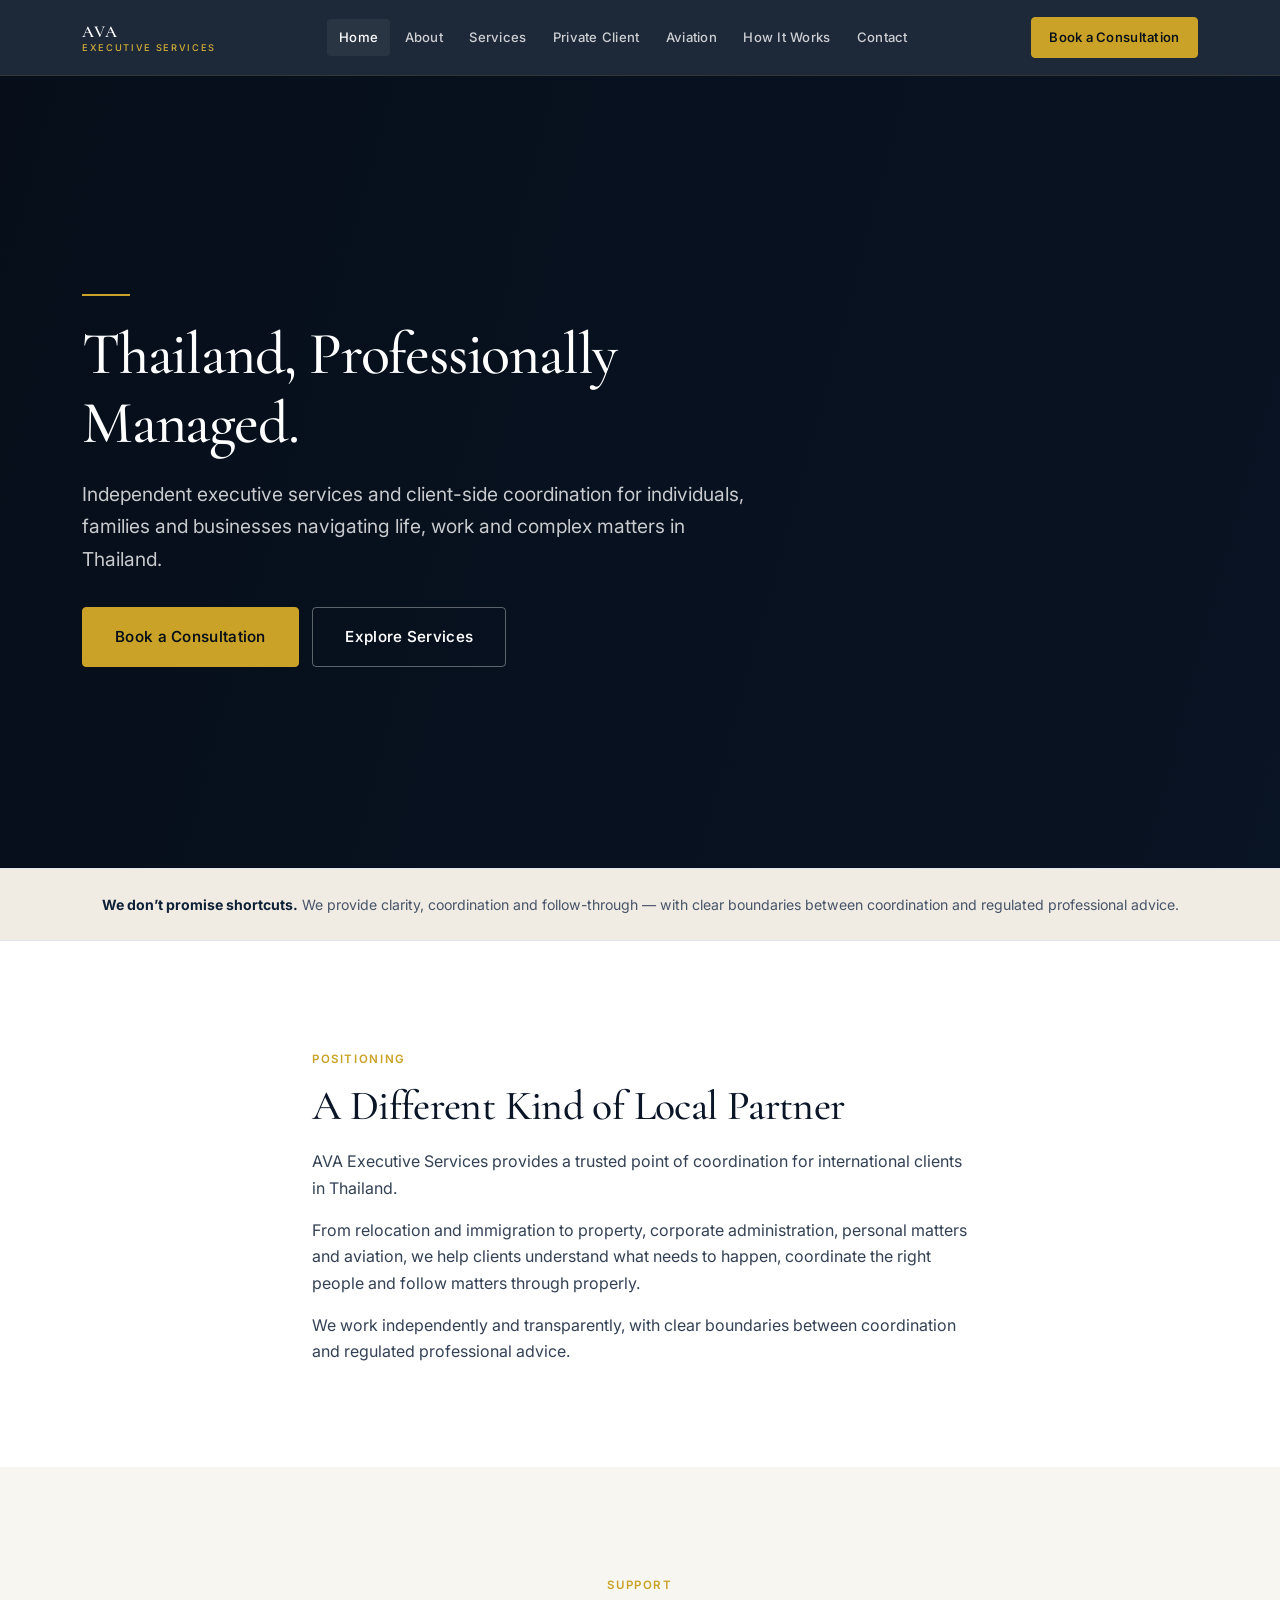
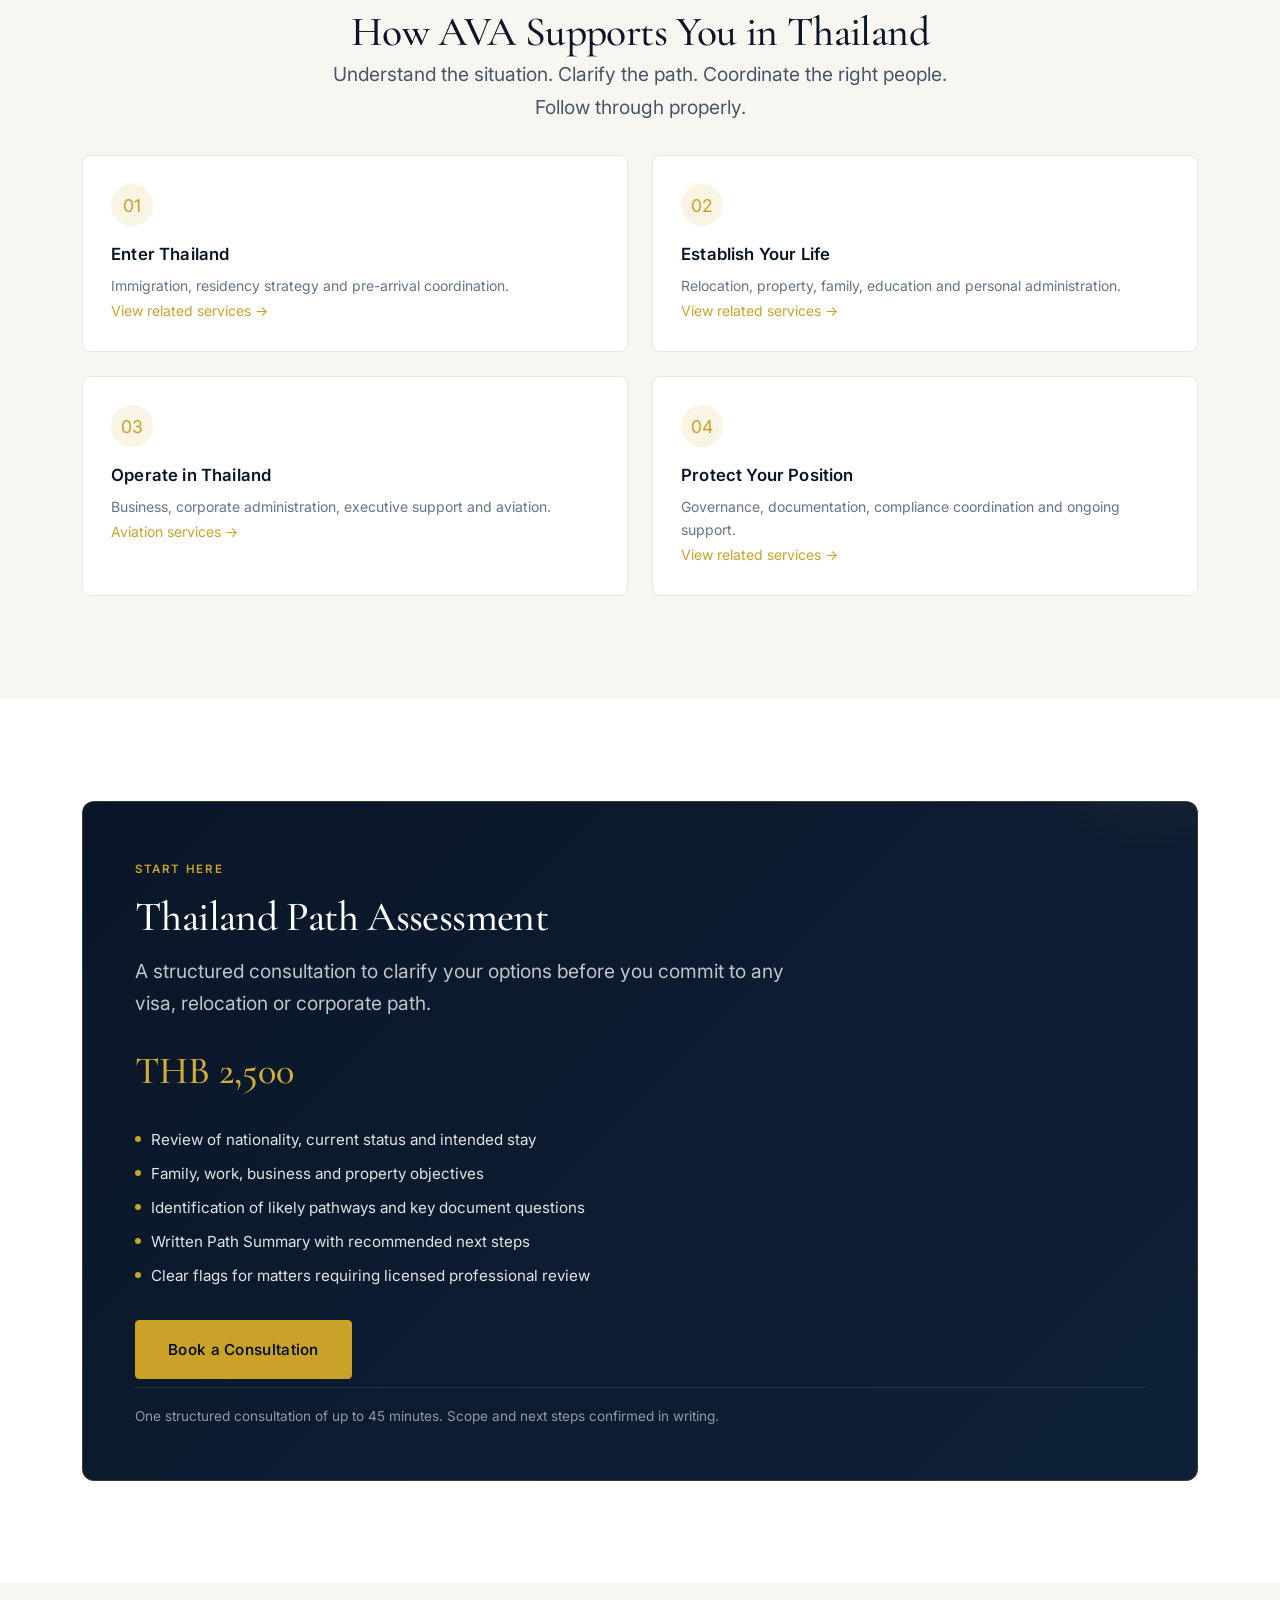
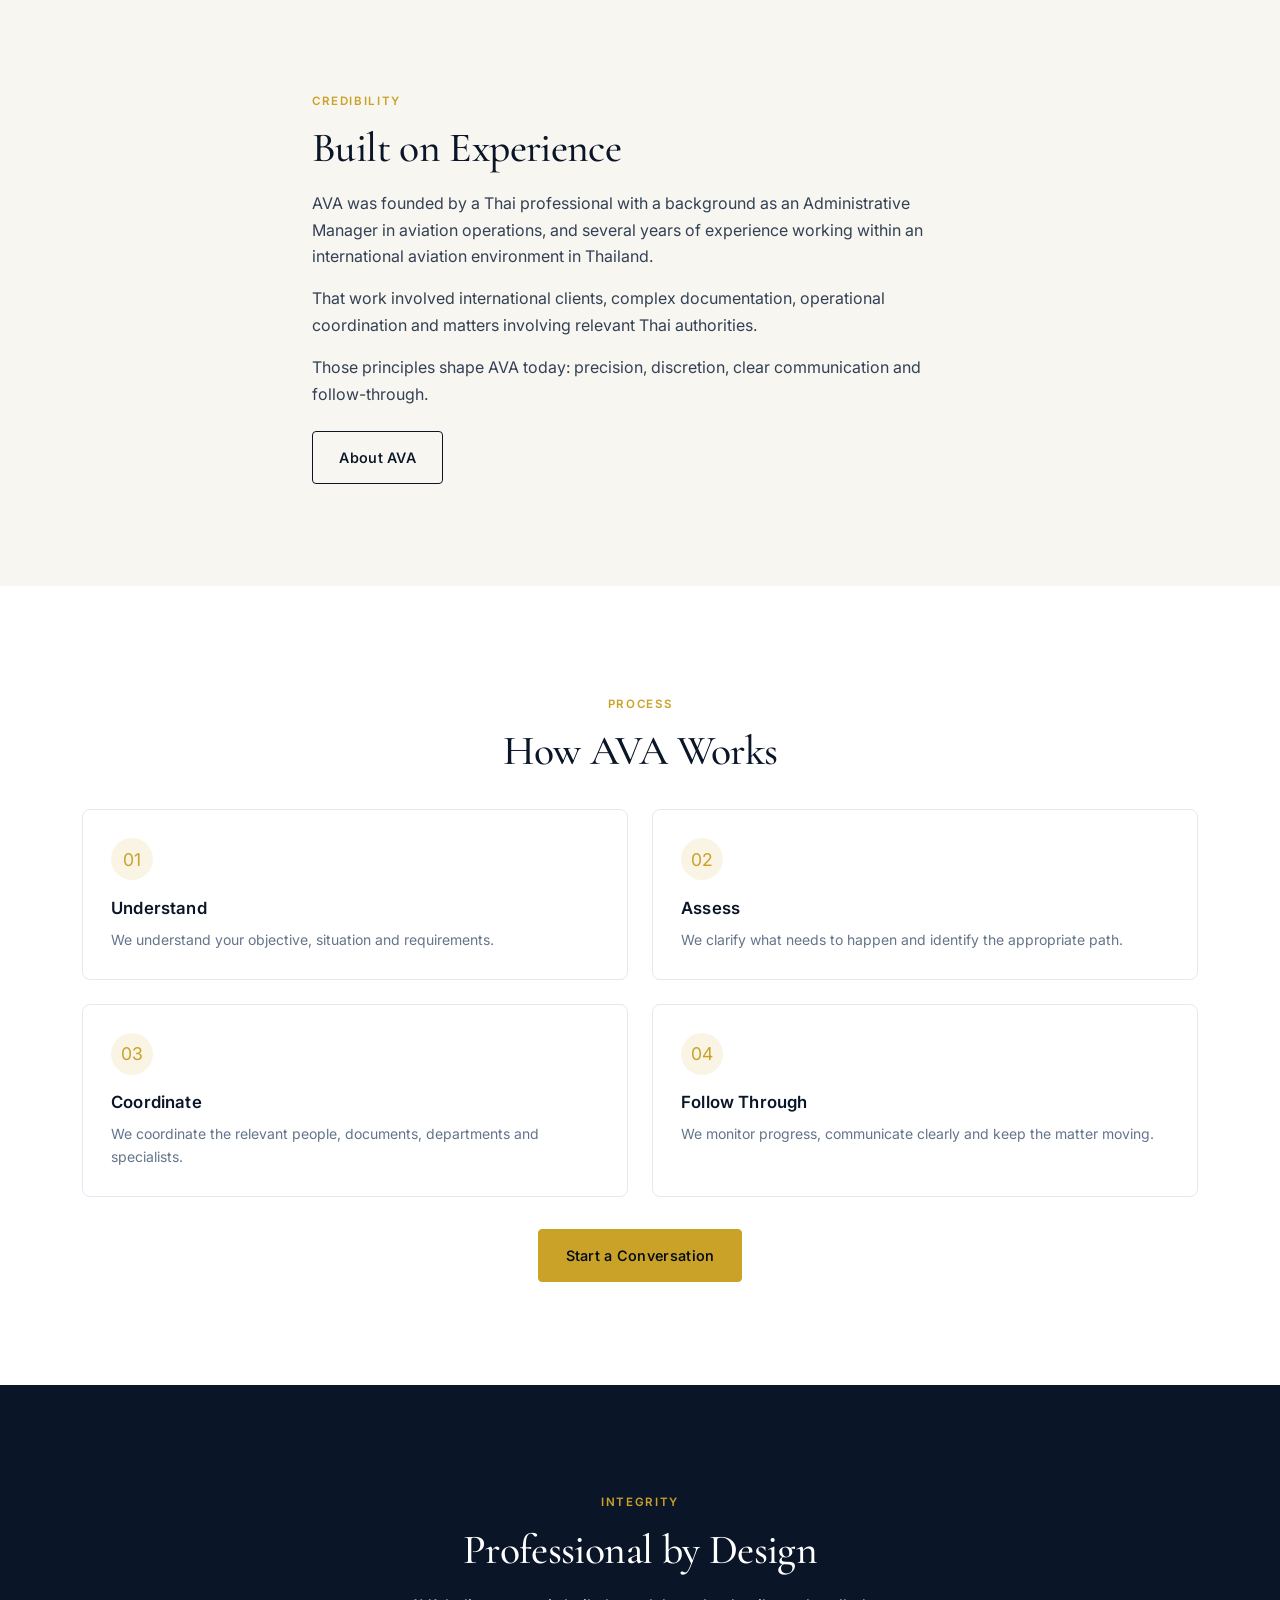
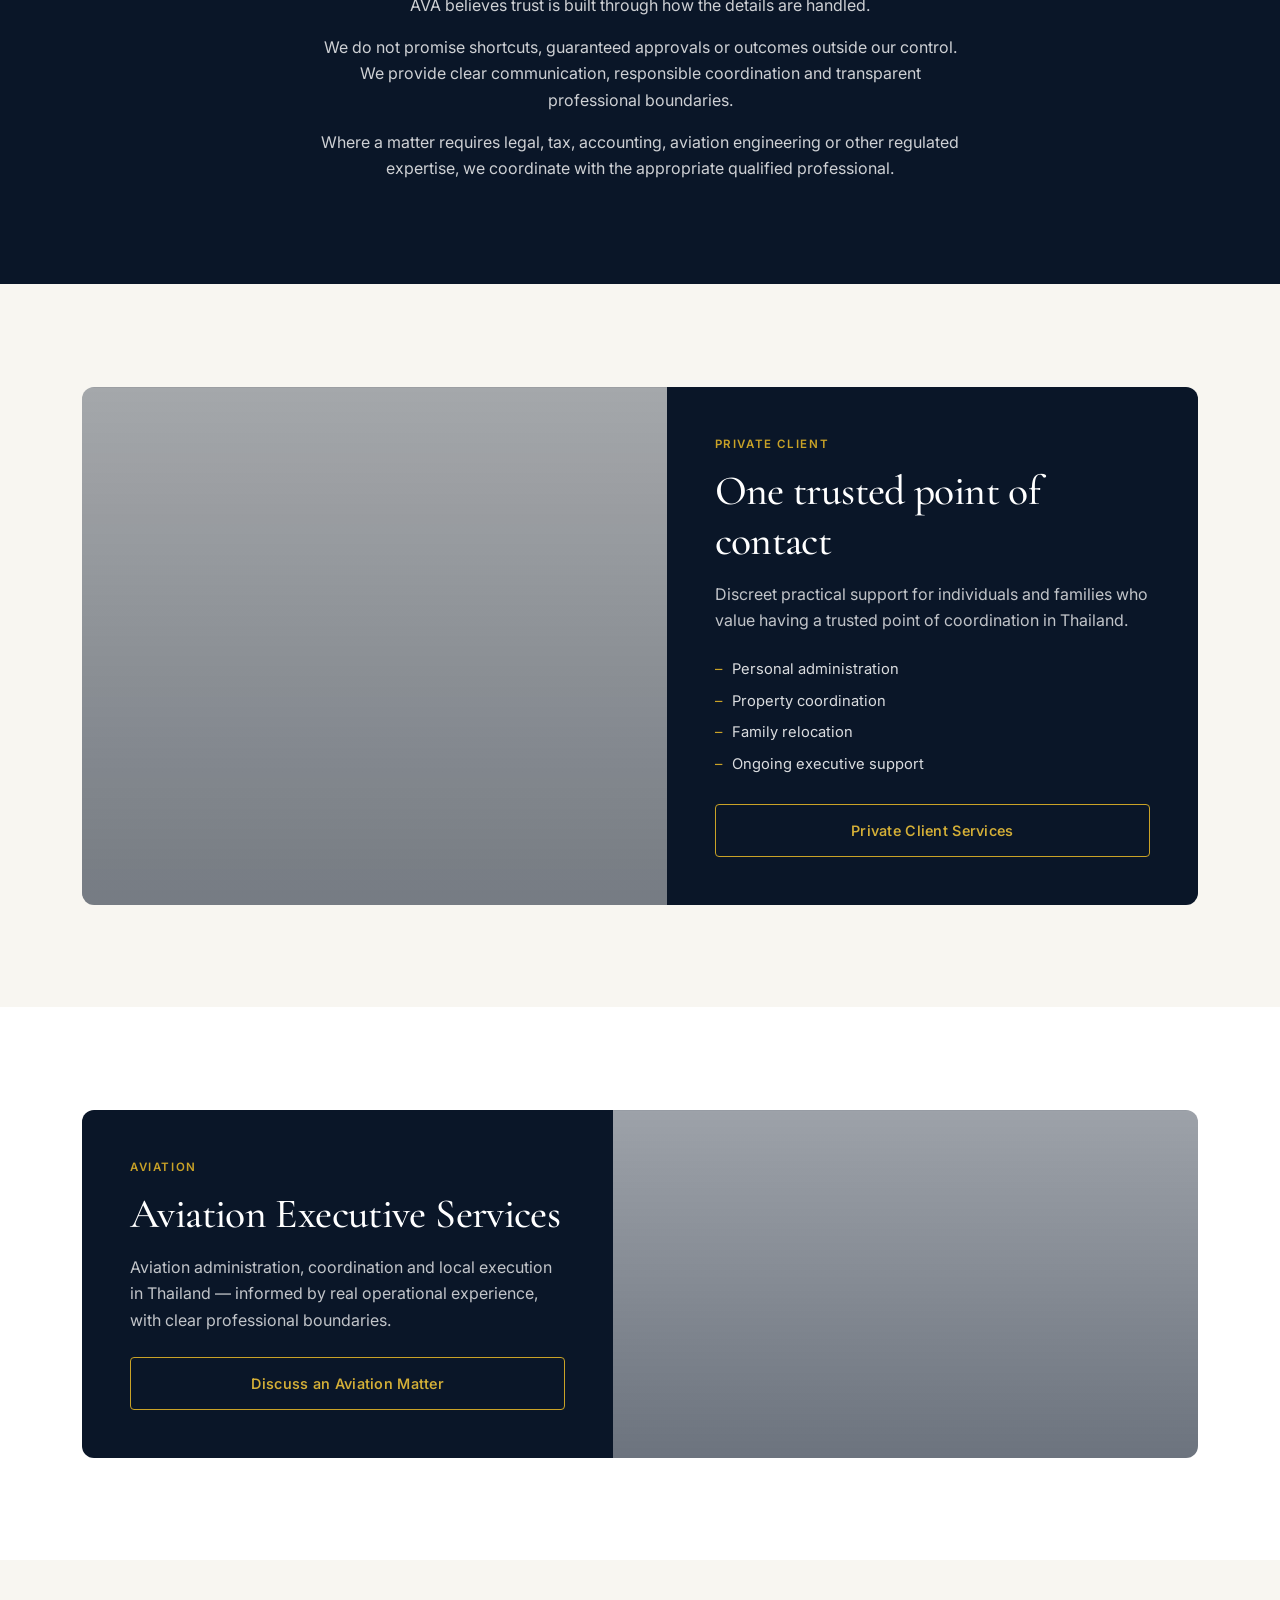
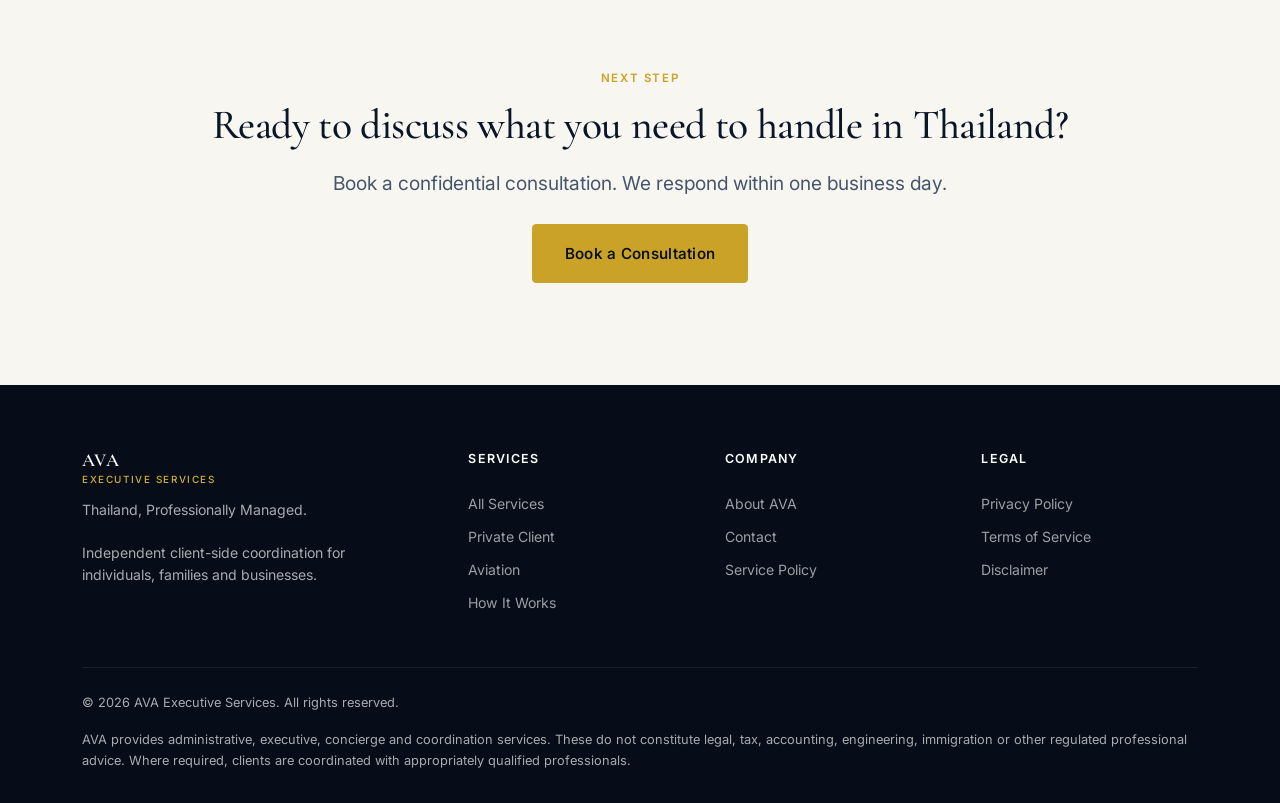
==== commit a0baf8ae: "Add files via upload" ====
--- a/index.html
+++ b/index.html
@@ -3,32 +3,25 @@
 <head>
   <meta charset="UTF-8">
   <meta name="viewport" content="width=device-width, initial-scale=1">
-  <title>AVA Executive Services | Thailand Corporate &amp; Personal Executive Services</title>
-  <meta name="description" content="Premium executive support, relocation, corporate coordination and private concierge services for individuals, families and businesses in Thailand. Professionally managed.">
-  <meta name="keywords" content="Thailand relocation services, Thailand executive services, Thailand concierge, Thailand visa assistance, Thailand corporate services, Thailand DTV support, Thailand aviation services">
+  <title>AVA Executive Services | Thailand, Professionally Managed</title>
+  <meta name="description" content="Independent executive services and client-side coordination for individuals, families and businesses navigating life, work and complex matters in Thailand.">
   <meta name="robots" content="index, follow">
   <link rel="canonical" href="https://www.avaexecutiveservices.com/">
+  <meta property="og:title" content="AVA Executive Services | Thailand, Professionally Managed">
+  <meta property="og:description" content="Independent executive services and client-side coordination for individuals, families and businesses navigating life, work and complex matters in Thailand.">
   <meta property="og:type" content="website">
-  <meta property="og:title" content="AVA Executive Services | Thailand, Professionally Managed">
-  <meta property="og:description" content="Executive support, relocation, corporate coordination and private concierge for individuals, families and businesses in Thailand.">
-  <meta property="og:image" content="images/logo.png">
-  <meta property="og:locale" content="en_GB">
-  <meta name="twitter:card" content="summary_large_image">
   <link rel="icon" href="images/logo.png" type="image/png">
   <link rel="preconnect" href="https://fonts.googleapis.com">
   <link rel="preconnect" href="https://fonts.gstatic.com" crossorigin>
   <link href="https://fonts.googleapis.com/css2?family=Cormorant+Garamond:wght@400;500;600&family=Inter:wght@400;500;550;600&display=swap" rel="stylesheet">
   <link rel="stylesheet" href="css/styles.css">
-  <script type="application/ld+json">
-  {
-    "@context": "https://schema.org",
-    "@type": "ProfessionalService",
-    "name": "AVA Executive Services",
-    "description": "Corporate and personal executive services in Thailand including relocation, corporate coordination, immigration support and private concierge.",
-    "url": "https://www.avaexecutiveservices.com",
-    "areaServed": "Thailand",
-    "serviceType": ["Relocation Services", "Corporate Services", "Executive Concierge", "Aviation Administration"]
-  }
+  <!-- Google tag (gtag.js) -->
+  <script async src="https://www.googletagmanager.com/gtag/js?id=G-GDE27RD3ZE"></script>
+  <script>
+    window.dataLayer = window.dataLayer || [];
+    function gtag(){dataLayer.push(arguments);}
+    gtag('js', new Date());
+    gtag('config', 'G-GDE27RD3ZE');
   </script>
 </head>
 <body>
@@ -47,12 +40,9 @@
         <a href="pages/contact.html">Contact</a>
       </nav>
       <a href="pages/contact.html" class="btn btn--primary btn--sm nav__cta">Book a Consultation</a>
-      <button class="nav__toggle" type="button" aria-label="Open menu" aria-expanded="false">
-        <span></span><span></span><span></span>
-      </button>
+      <button class="nav__toggle" type="button" aria-label="Open menu" aria-expanded="false"><span></span><span></span><span></span></button>
     </div>
   </header>
-
   <div class="mobile-menu" role="dialog" aria-label="Mobile navigation">
     <a href="index.html">Home</a>
     <a href="pages/about.html">About</a>
@@ -65,14 +55,13 @@
   </div>
 
   <main>
-    <!-- Hero -->
     <section class="hero">
       <div class="hero__bg" aria-hidden="true"></div>
       <div class="container">
         <div class="hero__content">
           <div class="hero__divider"></div>
           <h1 class="h1 animate-in">Thailand, Professionally Managed.</h1>
-          <p class="lead animate-in delay-1">Executive support, relocation, corporate coordination and private concierge services for individuals, families and businesses in Thailand.</p>
+          <p class="lead animate-in delay-1">Independent executive services and client-side coordination for individuals, families and businesses navigating life, work and complex matters in Thailand.</p>
           <div class="btn-group animate-in delay-2">
             <a href="pages/contact.html" class="btn btn--primary btn--lg">Book a Consultation</a>
             <a href="pages/services.html" class="btn btn--ghost btn--lg">Explore Services</a>
@@ -81,210 +70,183 @@
       </div>
     </section>
 
-    <!-- Trust bar -->
     <div class="trust-bar">
       <div class="container">
-        <p><strong>Independent client-side coordination.</strong> AVA protects your interests first, coordinates qualified professionals when needed, and delivers reliable execution on the ground.</p>
+        <p><strong>We don’t promise shortcuts.</strong> We provide clarity, coordination and follow-through — with clear boundaries between coordination and regulated professional advice.</p>
       </div>
     </div>
 
-    <!-- Four pillars -->
     <section class="section section--white">
+      <div class="container" style="max-width:720px;" data-reveal>
+        <span class="eyebrow">Positioning</span>
+        <h2 class="h2 mb-2">A Different Kind of Local Partner</h2>
+        <p class="mb-2">AVA Executive Services provides a trusted point of coordination for international clients in Thailand.</p>
+        <p class="mb-2">From relocation and immigration to property, corporate administration, personal matters and aviation, we help clients understand what needs to happen, coordinate the right people and follow matters through properly.</p>
+        <p class="mb-0">We work independently and transparently, with clear boundaries between coordination and regulated professional advice.</p>
+      </div>
+    </section>
+
+    <section class="section section--ivory">
       <div class="container">
         <div class="text-center mb-4" data-reveal>
-          <span class="eyebrow">What We Do</span>
-          <h2 class="h2">Four commercial pillars</h2>
-          <p class="lead mx-auto">From first arrival to ongoing corporate protection — structured support at every stage of your Thailand journey.</p>
+          <span class="eyebrow">Support</span>
+          <h2 class="h2">How AVA Supports You in Thailand</h2>
+          <p class="lead mx-auto">Understand the situation. Clarify the path. Coordinate the right people. Follow through properly.</p>
         </div>
         <div class="grid-2" style="gap:1.5rem;" data-reveal>
           <article class="card">
             <div class="card__icon" aria-hidden="true">01</div>
             <h3 class="h4">Enter Thailand</h3>
-            <p class="small mt-1">Visa, residency and pre-arrival clarity. Path Assessment, Visa Strategy, DTV support and Soft Landing.</p>
+            <p class="small mt-1">Immigration, residency strategy and pre-arrival coordination.</p>
+            <a href="pages/services.html?open=path-assessment" class="small" style="color:var(--gold-500);">View related services →</a>
           </article>
           <article class="card">
             <div class="card__icon" aria-hidden="true">02</div>
-            <h3 class="h4">Establish Life</h3>
-            <p class="small mt-1">Relocation, family settlement, property administration, banking and daily logistics — coordinated with care.</p>
+            <h3 class="h4">Establish Your Life</h3>
+            <p class="small mt-1">Relocation, property, family, education and personal administration.</p>
+            <a href="pages/services.html" class="small" style="color:var(--gold-500);">View related services →</a>
           </article>
           <article class="card">
             <div class="card__icon" aria-hidden="true">03</div>
             <h3 class="h4">Operate in Thailand</h3>
-            <p class="small mt-1">Business launch, licensing, professional coordination and aviation administration for commercial activity.</p>
+            <p class="small mt-1">Business, corporate administration, executive support and aviation.</p>
+            <a href="pages/aviation.html" class="small" style="color:var(--gold-500);">Aviation services →</a>
           </article>
           <article class="card">
             <div class="card__icon" aria-hidden="true">04</div>
             <h3 class="h4">Protect Your Position</h3>
-            <p class="small mt-1">Corporate integrity review, remediation and ongoing retainers. Documentation discipline and risk clarity.</p>
-          </article>
-        </div>
-      </div>
-    </section>
-
-    <!-- Path Assessment conversion -->
-    <section class="section section--ivory" id="path-assessment">
+            <p class="small mt-1">Governance, documentation, compliance coordination and ongoing support.</p>
+            <a href="pages/services.html" class="small" style="color:var(--gold-500);">View related services →</a>
+          </article>
+        </div>
+      </div>
+    </section>
+
+    <section class="section section--white" id="path-assessment">
       <div class="container">
         <div class="assessment-box" data-reveal>
           <span class="eyebrow">Start Here</span>
           <h2 class="h2">Thailand Path Assessment</h2>
-          <p class="lead">A structured 45-minute consultation to clarify your options before you commit to any visa, relocation or corporate path.</p>
+          <p class="lead">A structured consultation to clarify your options before you commit to any visa, relocation or corporate path.</p>
           <div class="assessment-box__price">THB 2,500</div>
           <ul class="assessment-box__list">
             <li>Review of nationality, current status and intended stay</li>
-            <li>Family, work, remote-work, business and property objectives</li>
+            <li>Family, work, business and property objectives</li>
             <li>Identification of likely pathways and key document questions</li>
-            <li>One-page Thailand Path Summary with recommended next steps</li>
+            <li>Written Path Summary with recommended next steps</li>
             <li>Clear flags for matters requiring licensed professional review</li>
           </ul>
-          <a href="pages/contact.html?service=path-assessment" class="btn btn--primary btn--lg">Start With an Assessment</a>
-          <p class="assessment-note">Your assessment fee may be credited toward a qualifying AVA package purchased within 30 days, subject to AVA’s approved terms.</p>
-        </div>
-      </div>
-    </section>
-
-    <!-- Why AVA -->
+          <a href="pages/contact.html?service=path-assessment" class="btn btn--primary btn--lg">Book a Consultation</a>
+          <p class="assessment-note">One structured consultation of up to 45 minutes. Scope and next steps confirmed in writing.</p>
+        </div>
+      </div>
+    </section>
+
+    <section class="section section--ivory">
+      <div class="container" style="max-width:720px;" data-reveal>
+        <span class="eyebrow">Credibility</span>
+        <h2 class="h2 mb-2">Built on Experience</h2>
+        <p class="mb-2">AVA was founded by a Thai professional with a background as an Administrative Manager in aviation operations, and several years of experience working within an international aviation environment in Thailand.</p>
+        <p class="mb-2">That work involved international clients, complex documentation, operational coordination and matters involving relevant Thai authorities.</p>
+        <p class="mb-3">Those principles shape AVA today: precision, discretion, clear communication and follow-through.</p>
+        <a href="pages/about.html" class="btn btn--secondary">About AVA</a>
+      </div>
+    </section>
+
     <section class="section section--white">
       <div class="container">
         <div class="text-center mb-4" data-reveal>
-          <span class="eyebrow">Why AVA</span>
-          <h2 class="h2">A different kind of local partner</h2>
-        </div>
-        <div class="why-grid" data-reveal>
-          <div class="why-item">
-            <div class="why-item__num">01</div>
-            <h3 class="h4">One Point of Coordination</h3>
-            <p class="small mt-1">A single trusted contact who organises the work, the professionals and the paperwork around your objective.</p>
-          </div>
-          <div class="why-item">
-            <div class="why-item__num">02</div>
-            <h3 class="h4">Professional &amp; Discreet</h3>
-            <p class="small mt-1">Private-office standards. Clear scope, documented process and confidential handling of every engagement.</p>
-          </div>
-          <div class="why-item">
-            <div class="why-item__num">03</div>
-            <h3 class="h4">International Perspective</h3>
-            <p class="small mt-1">Designed for foreign residents, executives and families who need both local execution and clear communication.</p>
-          </div>
-          <div class="why-item">
-            <div class="why-item__num">04</div>
-            <h3 class="h4">Beyond Immigration</h3>
-            <p class="small mt-1">Relocation, property, corporate integrity, concierge and aviation — support that continues after the visa is issued.</p>
-          </div>
-          <div class="why-item">
-            <div class="why-item__num">05</div>
-            <h3 class="h4">Professional Network</h3>
-            <p class="small mt-1">Independent coordination with qualified lawyers, accountants and specialists. No hidden referral arrangements.</p>
-          </div>
-          <div class="why-item">
-            <div class="why-item__num">06</div>
-            <h3 class="h4">Integrity First</h3>
-            <p class="small mt-1">Zero tolerance for nominee structures or circumvention. Honest documentation and transparent fee separation.</p>
-          </div>
-        </div>
-      </div>
-    </section>
-
-    <!-- Private Client teaser -->
+          <span class="eyebrow">Process</span>
+          <h2 class="h2">How AVA Works</h2>
+        </div>
+        <div class="grid-2" style="gap:1.5rem;" data-reveal>
+          <div class="card">
+            <div class="card__icon">01</div>
+            <h3 class="h4">Understand</h3>
+            <p class="small mt-1">We understand your objective, situation and requirements.</p>
+          </div>
+          <div class="card">
+            <div class="card__icon">02</div>
+            <h3 class="h4">Assess</h3>
+            <p class="small mt-1">We clarify what needs to happen and identify the appropriate path.</p>
+          </div>
+          <div class="card">
+            <div class="card__icon">03</div>
+            <h3 class="h4">Coordinate</h3>
+            <p class="small mt-1">We coordinate the relevant people, documents, departments and specialists.</p>
+          </div>
+          <div class="card">
+            <div class="card__icon">04</div>
+            <h3 class="h4">Follow Through</h3>
+            <p class="small mt-1">We monitor progress, communicate clearly and keep the matter moving.</p>
+          </div>
+        </div>
+        <div class="text-center mt-4">
+          <a href="pages/contact.html" class="btn btn--primary">Start a Conversation</a>
+        </div>
+      </div>
+    </section>
+
+    <section class="section section--navy">
+      <div class="container" style="max-width:720px;text-align:center;" data-reveal>
+        <span class="eyebrow">Integrity</span>
+        <h2 class="h2 mb-2">Professional by Design</h2>
+        <p class="mb-2" style="color:rgba(255,255,255,0.8);">AVA believes trust is built through how the details are handled.</p>
+        <p class="mb-2" style="color:rgba(255,255,255,0.8);">We do not promise shortcuts, guaranteed approvals or outcomes outside our control. We provide clear communication, responsible coordination and transparent professional boundaries.</p>
+        <p class="mb-0" style="color:rgba(255,255,255,0.8);">Where a matter requires legal, tax, accounting, aviation engineering or other regulated expertise, we coordinate with the appropriate qualified professional.</p>
+      </div>
+    </section>
+
     <section class="section section--ivory">
       <div class="container">
         <div class="panel" data-reveal>
-          <div class="panel__visual" style="background-image: linear-gradient(rgba(10,22,40,0.3), rgba(10,22,40,0.5)), url('https://images.unsplash.com/photo-1600585154340-be6161a56a0c?auto=format&fit=crop&w=1200&q=80');"></div>
+          <div class="panel__visual" style="background-image: linear-gradient(rgba(10,22,40,0.35), rgba(10,22,40,0.55)), url('https://images.unsplash.com/photo-1600585154340-be6161a56a0c?auto=format&fit=crop&w=1200&q=80');"></div>
           <div class="panel__body">
             <span class="eyebrow">Private Client</span>
             <h2 class="h2">One trusted point of contact</h2>
-            <p>For clients who prefer a single relationship covering personal, property, family and business administration in Thailand.</p>
+            <p>Discreet practical support for individuals and families who value having a trusted point of coordination in Thailand.</p>
             <ul class="panel__list">
-              <li>Executive Concierge</li>
-              <li>Executive Relocation</li>
-              <li>Corporate Integrity Retainers</li>
-              <li>Property Transaction Coordination</li>
-              <li>Independent Professional Coordination</li>
+              <li>Personal administration</li>
+              <li>Property coordination</li>
+              <li>Family relocation</li>
+              <li>Ongoing executive support</li>
             </ul>
-            <a href="pages/private-client.html" class="btn btn--outline-gold">Request Private Client Support</a>
-          </div>
-        </div>
-      </div>
-    </section>
-
-    <!-- Aviation teaser -->
+            <a href="pages/private-client.html" class="btn btn--outline-gold">Private Client Services</a>
+          </div>
+        </div>
+      </div>
+    </section>
+
     <section class="section section--white">
       <div class="container">
         <div class="panel" data-reveal style="direction: rtl;">
-          <div class="panel__visual" style="direction: ltr; background-image: linear-gradient(rgba(10,22,40,0.35), rgba(10,22,40,0.55)), url('https://images.unsplash.com/photo-1436491865332-7a61a109cc05?auto=format&fit=crop&w=1200&q=80');"></div>
+          <div class="panel__visual" style="direction: ltr; background-image: linear-gradient(rgba(10,22,40,0.4), rgba(10,22,40,0.6)), url('https://images.unsplash.com/photo-1436491865332-7a61a109cc05?auto=format&fit=crop&w=1200&q=80');"></div>
           <div class="panel__body" style="direction: ltr;">
             <span class="eyebrow">Aviation</span>
             <h2 class="h2">Aviation Executive Services</h2>
-            <p>Specialist administrative support for aircraft owners, pilots and aviation operators in Thailand.</p>
-            <ul class="panel__list">
-              <li>Aircraft &amp; pilot documentation</li>
-              <li>Permit and CAAT coordination</li>
-              <li>Records, renewals and vendor coordination</li>
-              <li>Cross-border aviation paperwork</li>
-            </ul>
+            <p>Aviation administration, coordination and local execution in Thailand — informed by real operational experience, with clear professional boundaries.</p>
             <a href="pages/aviation.html" class="btn btn--outline-gold">Discuss an Aviation Matter</a>
           </div>
         </div>
       </div>
     </section>
 
-    <!-- How it works preview -->
-    <section class="section section--navy">
-      <div class="container">
-        <div class="text-center mb-4" data-reveal>
-          <span class="eyebrow">Process</span>
-          <h2 class="h2">How AVA works</h2>
-          <p class="lead mx-auto" style="color:rgba(255,255,255,0.7);">A clear, accountable sequence from first conversation to completed deliverables.</p>
-        </div>
-        <div class="grid-3" style="gap:1.5rem;" data-reveal>
-          <div class="card card--navy">
-            <div class="card__icon">01</div>
-            <h3 class="h4">Discover</h3>
-            <p class="small mt-1" style="color:rgba(255,255,255,0.7);">Share your objective. We listen and map the practical path.</p>
-          </div>
-          <div class="card card--navy">
-            <div class="card__icon">02</div>
-            <h3 class="h4">Assess</h3>
-            <p class="small mt-1" style="color:rgba(255,255,255,0.7);">Structured review of status, documents and constraints.</p>
-          </div>
-          <div class="card card--navy">
-            <div class="card__icon">03</div>
-            <h3 class="h4">Plan</h3>
-            <p class="small mt-1" style="color:rgba(255,255,255,0.7);">Written scope, timeline, fees and responsibilities.</p>
-          </div>
-          <div class="card card--navy">
-            <div class="card__icon">04</div>
-            <h3 class="h4">Coordinate</h3>
-            <p class="small mt-1" style="color:rgba(255,255,255,0.7);">Execution, professional liaison and on-the-ground work.</p>
-          </div>
-          <div class="card card--navy">
-            <div class="card__icon">05</div>
-            <h3 class="h4">Complete</h3>
-            <p class="small mt-1" style="color:rgba(255,255,255,0.7);">Deliverables, closure pack and clear next actions.</p>
-          </div>
-        </div>
-        <div class="text-center mt-4">
-          <a href="pages/how-it-works.html" class="btn btn--outline-gold">See the Full Process</a>
-        </div>
-      </div>
-    </section>
-
-    <!-- CTA band -->
     <section class="section section--ivory">
       <div class="container text-center" data-reveal>
         <span class="eyebrow">Next Step</span>
-        <h2 class="h2 mb-2">Ready to discuss your requirements?</h2>
+        <h2 class="h2 mb-2">Ready to discuss what you need to handle in Thailand?</h2>
         <p class="lead mx-auto mb-3">Book a confidential consultation. We respond within one business day.</p>
         <a href="pages/contact.html" class="btn btn--primary btn--lg">Book a Consultation</a>
       </div>
     </section>
   </main>
-
   <footer class="site-footer">
     <div class="container">
       <div class="footer-grid">
         <div class="footer-brand">
           <div class="footer-logo-text">AVA<span>Executive Services</span></div>
-          <p>Independent client-side coordination, local execution and Thailand intelligence for individuals, families and businesses.</p>
+          <p>Thailand, Professionally Managed.</p>
+          <p style="margin-top:0.5rem;">Independent client-side coordination for individuals, families and businesses.</p>
         </div>
         <div class="footer-col">
           <h4>Services</h4>
@@ -308,11 +270,10 @@
       </div>
       <div class="footer-bottom">
         <p>&copy; <span data-year></span> AVA Executive Services. All rights reserved.</p>
-        <p>Administrative, coordination and concierge services. Not a substitute for licensed legal, tax or accounting advice.</p>
+        <p>AVA provides administrative, executive, concierge and coordination services. These do not constitute legal, tax, accounting, engineering, immigration or other regulated professional advice. Where required, clients are coordinated with appropriately qualified professionals.</p>
       </div>
     </div>
   </footer>
-
   <script src="js/main.js"></script>
 </body>
-</html>+</html>
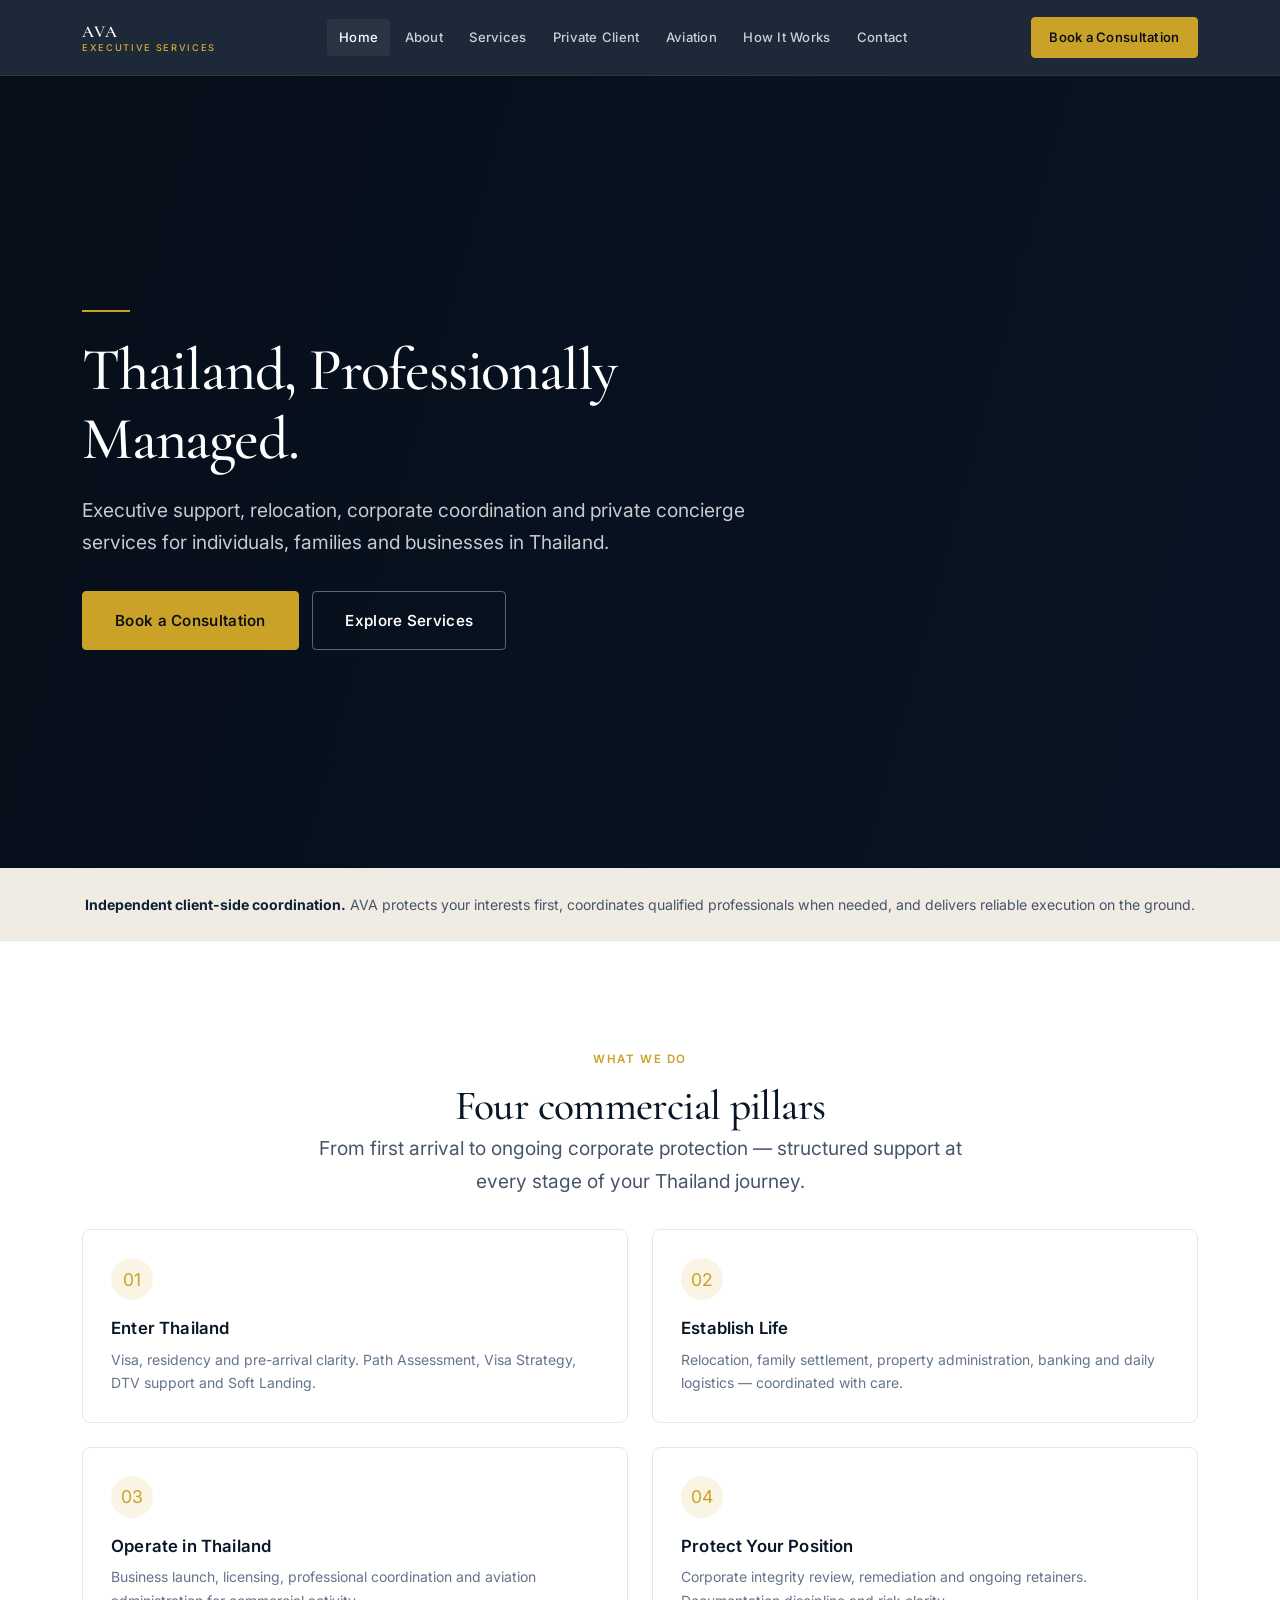
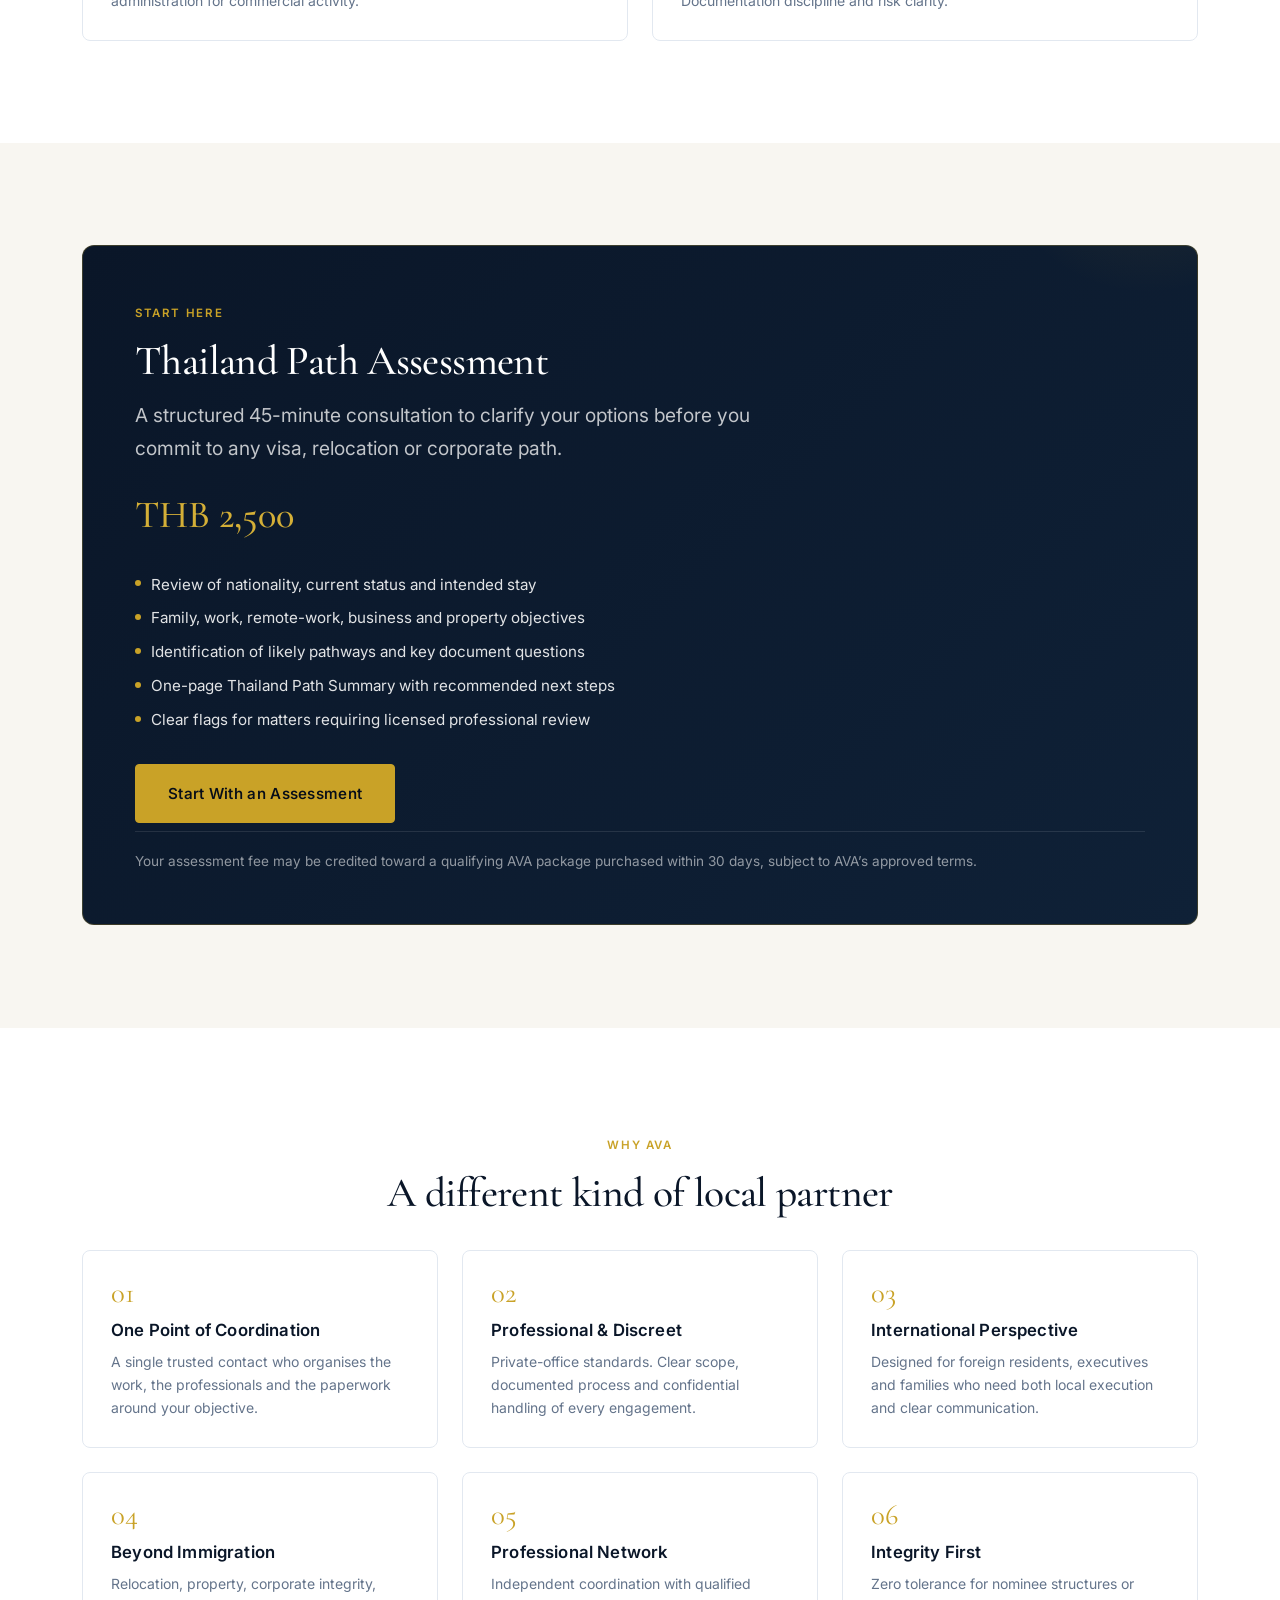
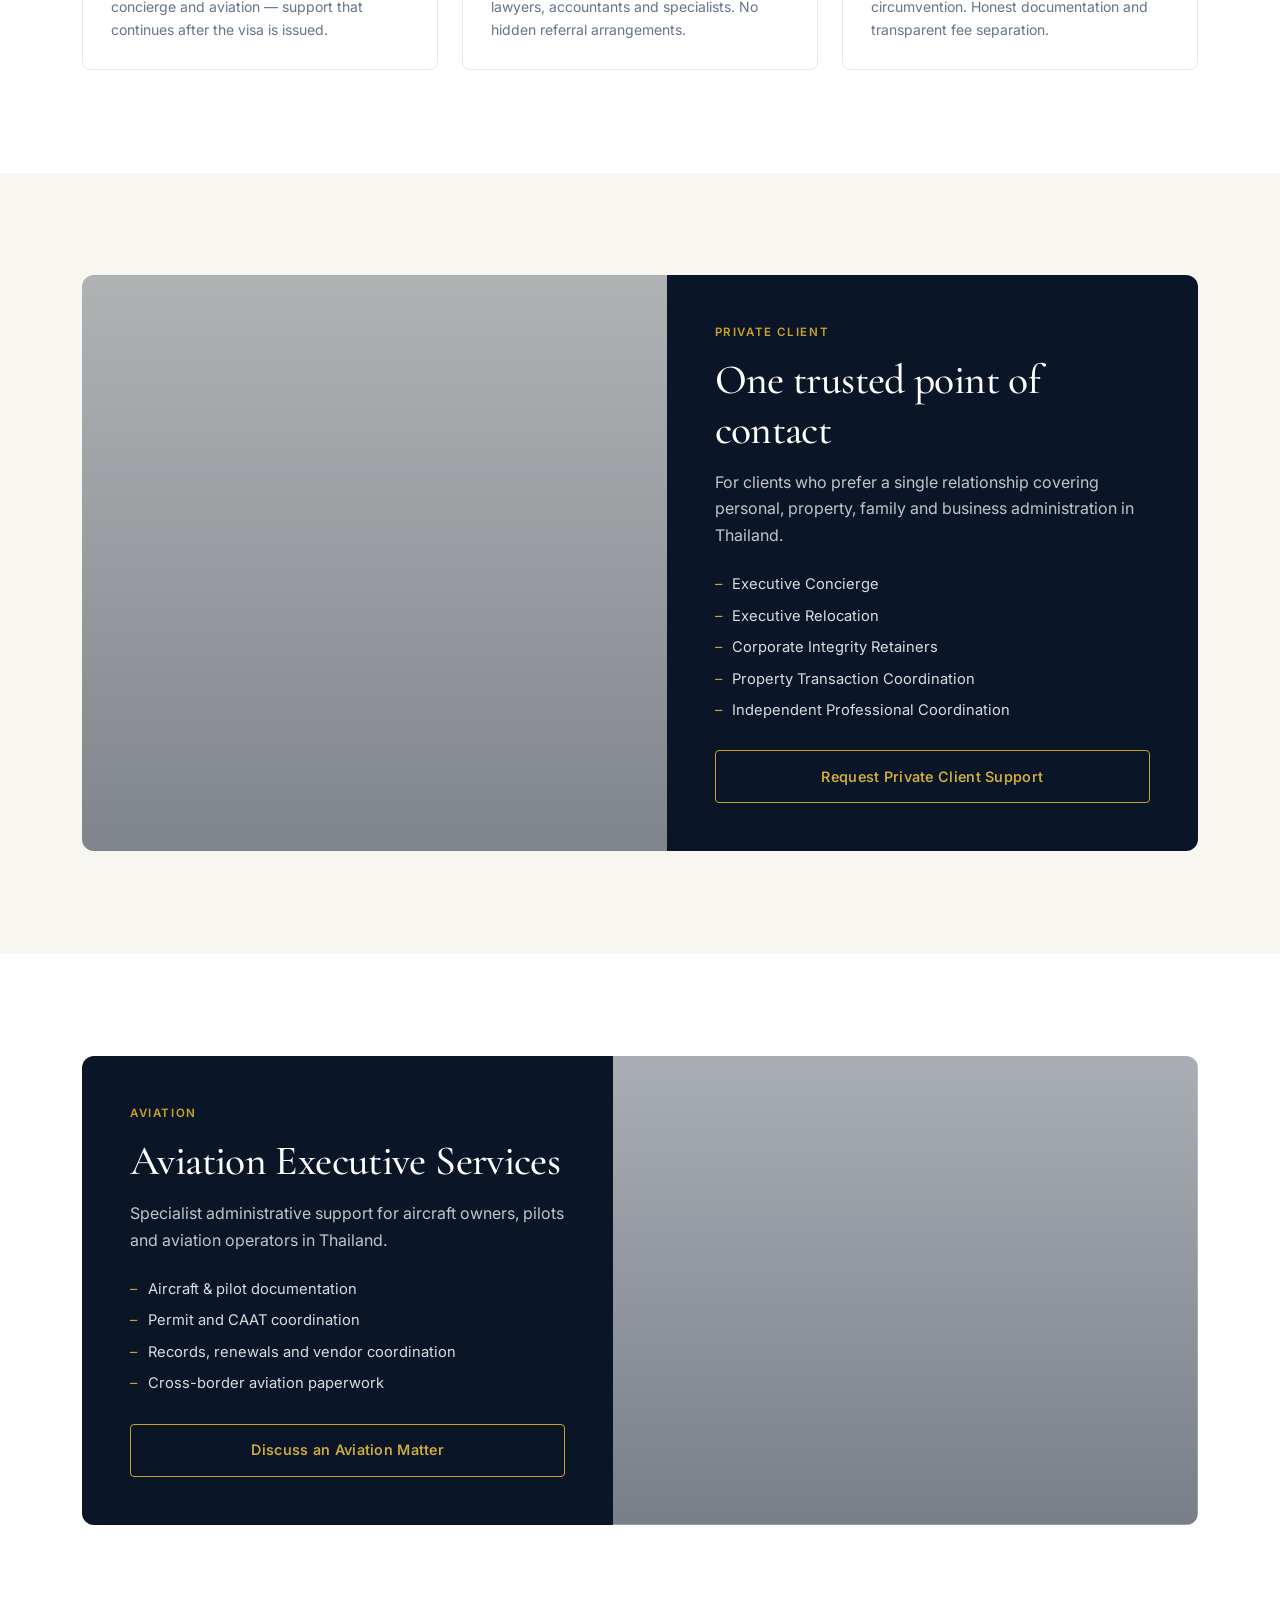
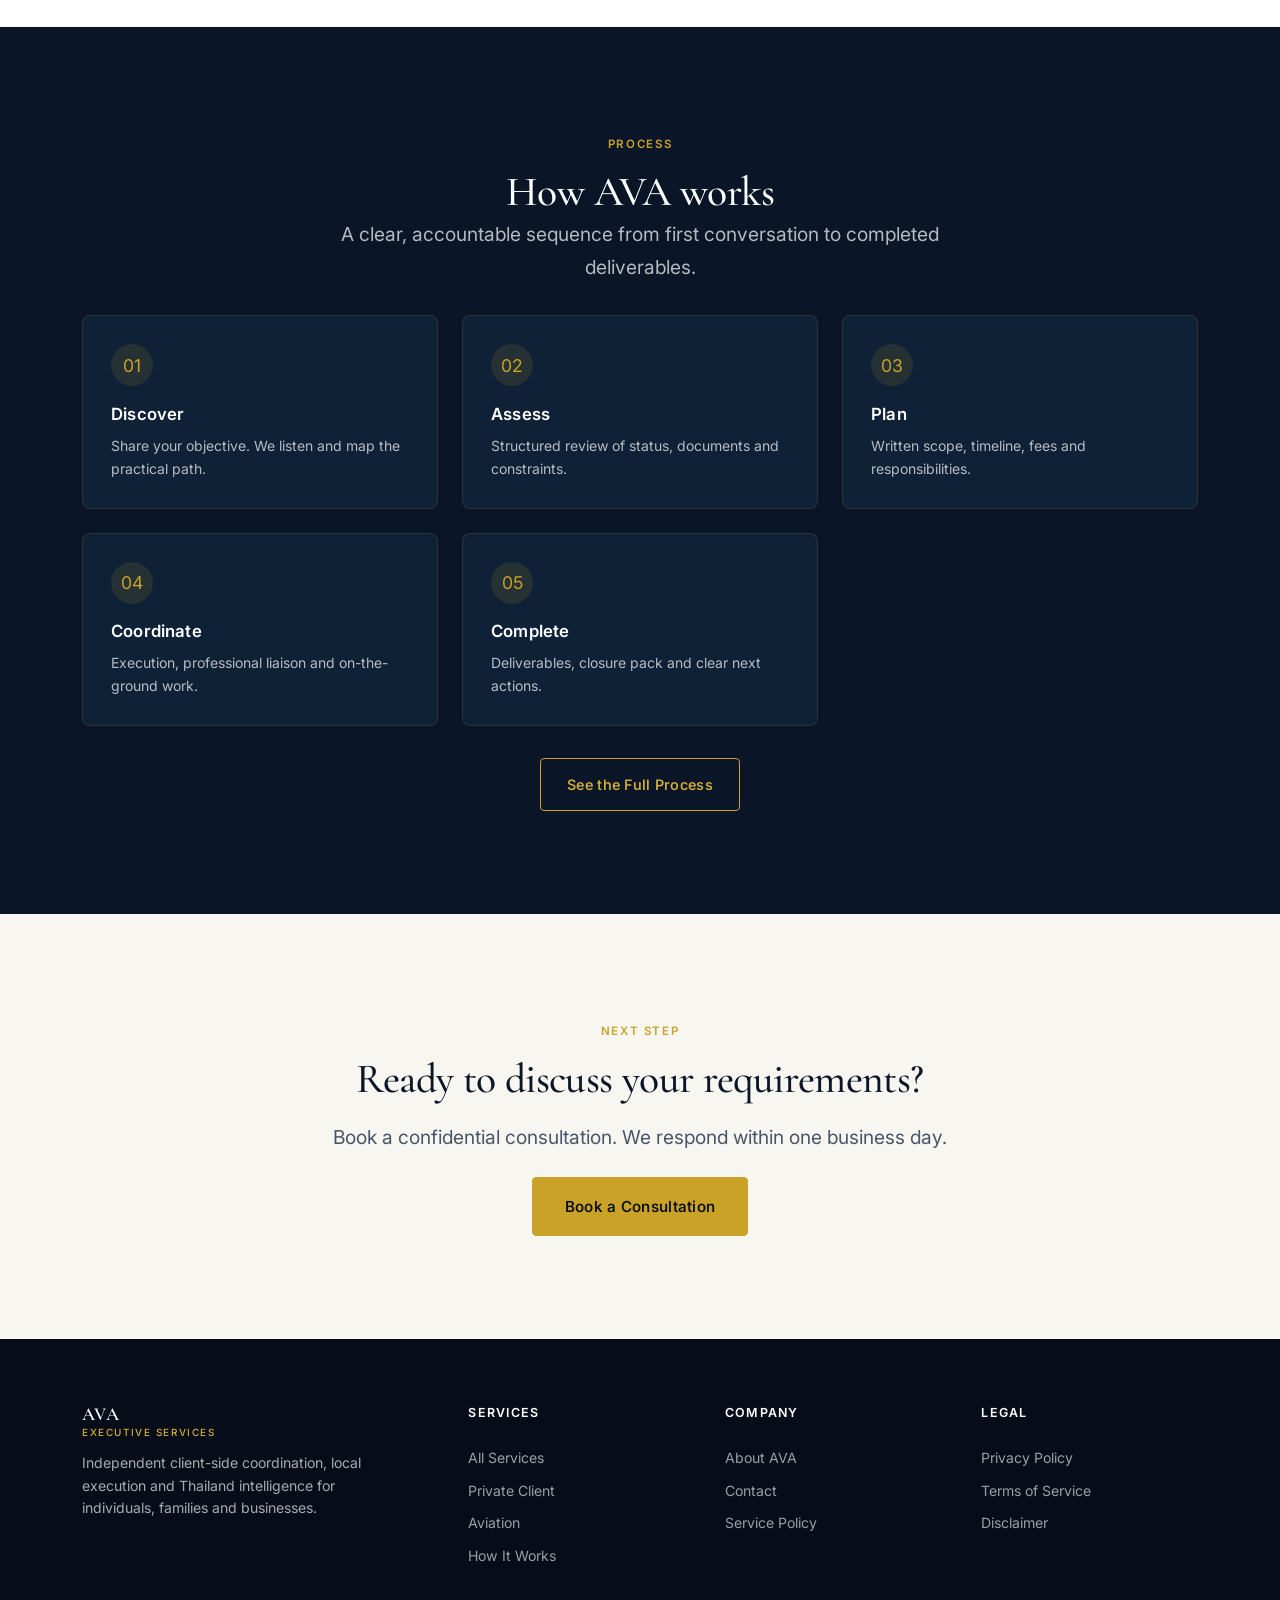
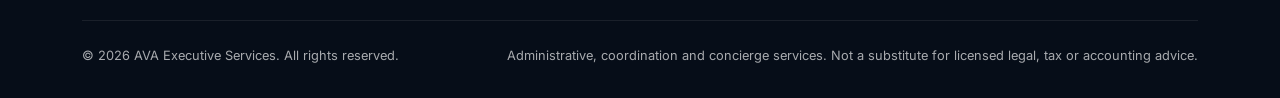
==== commit 6bd0b3ed: "Add files via upload" ====
--- a/index.html
+++ b/index.html
@@ -3,25 +3,32 @@
 <head>
   <meta charset="UTF-8">
   <meta name="viewport" content="width=device-width, initial-scale=1">
-  <title>AVA Executive Services | Thailand, Professionally Managed</title>
-  <meta name="description" content="Independent executive services and client-side coordination for individuals, families and businesses navigating life, work and complex matters in Thailand.">
+  <title>AVA Executive Services | Thailand Corporate &amp; Personal Executive Services</title>
+  <meta name="description" content="Premium executive support, relocation, corporate coordination and private concierge services for individuals, families and businesses in Thailand. Professionally managed.">
+  <meta name="keywords" content="Thailand relocation services, Thailand executive services, Thailand concierge, Thailand visa assistance, Thailand corporate services, Thailand DTV support, Thailand aviation services">
   <meta name="robots" content="index, follow">
   <link rel="canonical" href="https://www.avaexecutiveservices.com/">
+  <meta property="og:type" content="website">
   <meta property="og:title" content="AVA Executive Services | Thailand, Professionally Managed">
-  <meta property="og:description" content="Independent executive services and client-side coordination for individuals, families and businesses navigating life, work and complex matters in Thailand.">
-  <meta property="og:type" content="website">
+  <meta property="og:description" content="Executive support, relocation, corporate coordination and private concierge for individuals, families and businesses in Thailand.">
+  <meta property="og:image" content="images/logo.png">
+  <meta property="og:locale" content="en_GB">
+  <meta name="twitter:card" content="summary_large_image">
   <link rel="icon" href="images/logo.png" type="image/png">
   <link rel="preconnect" href="https://fonts.googleapis.com">
   <link rel="preconnect" href="https://fonts.gstatic.com" crossorigin>
   <link href="https://fonts.googleapis.com/css2?family=Cormorant+Garamond:wght@400;500;600&family=Inter:wght@400;500;550;600&display=swap" rel="stylesheet">
   <link rel="stylesheet" href="css/styles.css">
-  <!-- Google tag (gtag.js) -->
-  <script async src="https://www.googletagmanager.com/gtag/js?id=G-GDE27RD3ZE"></script>
-  <script>
-    window.dataLayer = window.dataLayer || [];
-    function gtag(){dataLayer.push(arguments);}
-    gtag('js', new Date());
-    gtag('config', 'G-GDE27RD3ZE');
+  <script type="application/ld+json">
+  {
+    "@context": "https://schema.org",
+    "@type": "ProfessionalService",
+    "name": "AVA Executive Services",
+    "description": "Corporate and personal executive services in Thailand including relocation, corporate coordination, immigration support and private concierge.",
+    "url": "https://www.avaexecutiveservices.com",
+    "areaServed": "Thailand",
+    "serviceType": ["Relocation Services", "Corporate Services", "Executive Concierge", "Aviation Administration"]
+  }
   </script>
 </head>
 <body>
@@ -40,9 +47,12 @@
         <a href="pages/contact.html">Contact</a>
       </nav>
       <a href="pages/contact.html" class="btn btn--primary btn--sm nav__cta">Book a Consultation</a>
-      <button class="nav__toggle" type="button" aria-label="Open menu" aria-expanded="false"><span></span><span></span><span></span></button>
+      <button class="nav__toggle" type="button" aria-label="Open menu" aria-expanded="false">
+        <span></span><span></span><span></span>
+      </button>
     </div>
   </header>
+
   <div class="mobile-menu" role="dialog" aria-label="Mobile navigation">
     <a href="index.html">Home</a>
     <a href="pages/about.html">About</a>
@@ -55,13 +65,14 @@
   </div>
 
   <main>
+    <!-- Hero -->
     <section class="hero">
       <div class="hero__bg" aria-hidden="true"></div>
       <div class="container">
         <div class="hero__content">
           <div class="hero__divider"></div>
           <h1 class="h1 animate-in">Thailand, Professionally Managed.</h1>
-          <p class="lead animate-in delay-1">Independent executive services and client-side coordination for individuals, families and businesses navigating life, work and complex matters in Thailand.</p>
+          <p class="lead animate-in delay-1">Executive support, relocation, corporate coordination and private concierge services for individuals, families and businesses in Thailand.</p>
           <div class="btn-group animate-in delay-2">
             <a href="pages/contact.html" class="btn btn--primary btn--lg">Book a Consultation</a>
             <a href="pages/services.html" class="btn btn--ghost btn--lg">Explore Services</a>
@@ -70,183 +81,210 @@
       </div>
     </section>
 
+    <!-- Trust bar -->
     <div class="trust-bar">
       <div class="container">
-        <p><strong>We don’t promise shortcuts.</strong> We provide clarity, coordination and follow-through — with clear boundaries between coordination and regulated professional advice.</p>
+        <p><strong>Independent client-side coordination.</strong> AVA protects your interests first, coordinates qualified professionals when needed, and delivers reliable execution on the ground.</p>
       </div>
     </div>
 
+    <!-- Four pillars -->
     <section class="section section--white">
-      <div class="container" style="max-width:720px;" data-reveal>
-        <span class="eyebrow">Positioning</span>
-        <h2 class="h2 mb-2">A Different Kind of Local Partner</h2>
-        <p class="mb-2">AVA Executive Services provides a trusted point of coordination for international clients in Thailand.</p>
-        <p class="mb-2">From relocation and immigration to property, corporate administration, personal matters and aviation, we help clients understand what needs to happen, coordinate the right people and follow matters through properly.</p>
-        <p class="mb-0">We work independently and transparently, with clear boundaries between coordination and regulated professional advice.</p>
-      </div>
-    </section>
-
-    <section class="section section--ivory">
       <div class="container">
         <div class="text-center mb-4" data-reveal>
-          <span class="eyebrow">Support</span>
-          <h2 class="h2">How AVA Supports You in Thailand</h2>
-          <p class="lead mx-auto">Understand the situation. Clarify the path. Coordinate the right people. Follow through properly.</p>
+          <span class="eyebrow">What We Do</span>
+          <h2 class="h2">Four commercial pillars</h2>
+          <p class="lead mx-auto">From first arrival to ongoing corporate protection — structured support at every stage of your Thailand journey.</p>
         </div>
         <div class="grid-2" style="gap:1.5rem;" data-reveal>
           <article class="card">
             <div class="card__icon" aria-hidden="true">01</div>
             <h3 class="h4">Enter Thailand</h3>
-            <p class="small mt-1">Immigration, residency strategy and pre-arrival coordination.</p>
-            <a href="pages/services.html?open=path-assessment" class="small" style="color:var(--gold-500);">View related services →</a>
+            <p class="small mt-1">Visa, residency and pre-arrival clarity. Path Assessment, Visa Strategy, DTV support and Soft Landing.</p>
           </article>
           <article class="card">
             <div class="card__icon" aria-hidden="true">02</div>
-            <h3 class="h4">Establish Your Life</h3>
-            <p class="small mt-1">Relocation, property, family, education and personal administration.</p>
-            <a href="pages/services.html" class="small" style="color:var(--gold-500);">View related services →</a>
+            <h3 class="h4">Establish Life</h3>
+            <p class="small mt-1">Relocation, family settlement, property administration, banking and daily logistics — coordinated with care.</p>
           </article>
           <article class="card">
             <div class="card__icon" aria-hidden="true">03</div>
             <h3 class="h4">Operate in Thailand</h3>
-            <p class="small mt-1">Business, corporate administration, executive support and aviation.</p>
-            <a href="pages/aviation.html" class="small" style="color:var(--gold-500);">Aviation services →</a>
+            <p class="small mt-1">Business launch, licensing, professional coordination and aviation administration for commercial activity.</p>
           </article>
           <article class="card">
             <div class="card__icon" aria-hidden="true">04</div>
             <h3 class="h4">Protect Your Position</h3>
-            <p class="small mt-1">Governance, documentation, compliance coordination and ongoing support.</p>
-            <a href="pages/services.html" class="small" style="color:var(--gold-500);">View related services →</a>
+            <p class="small mt-1">Corporate integrity review, remediation and ongoing retainers. Documentation discipline and risk clarity.</p>
           </article>
         </div>
       </div>
     </section>
 
-    <section class="section section--white" id="path-assessment">
+    <!-- Path Assessment conversion -->
+    <section class="section section--ivory" id="path-assessment">
       <div class="container">
         <div class="assessment-box" data-reveal>
           <span class="eyebrow">Start Here</span>
           <h2 class="h2">Thailand Path Assessment</h2>
-          <p class="lead">A structured consultation to clarify your options before you commit to any visa, relocation or corporate path.</p>
+          <p class="lead">A structured 45-minute consultation to clarify your options before you commit to any visa, relocation or corporate path.</p>
           <div class="assessment-box__price">THB 2,500</div>
           <ul class="assessment-box__list">
             <li>Review of nationality, current status and intended stay</li>
-            <li>Family, work, business and property objectives</li>
+            <li>Family, work, remote-work, business and property objectives</li>
             <li>Identification of likely pathways and key document questions</li>
-            <li>Written Path Summary with recommended next steps</li>
+            <li>One-page Thailand Path Summary with recommended next steps</li>
             <li>Clear flags for matters requiring licensed professional review</li>
           </ul>
-          <a href="pages/contact.html?service=path-assessment" class="btn btn--primary btn--lg">Book a Consultation</a>
-          <p class="assessment-note">One structured consultation of up to 45 minutes. Scope and next steps confirmed in writing.</p>
-        </div>
-      </div>
-    </section>
-
+          <a href="pages/contact.html?service=path-assessment" class="btn btn--primary btn--lg">Start With an Assessment</a>
+          <p class="assessment-note">Your assessment fee may be credited toward a qualifying AVA package purchased within 30 days, subject to AVA’s approved terms.</p>
+        </div>
+      </div>
+    </section>
+
+    <!-- Why AVA -->
+    <section class="section section--white">
+      <div class="container">
+        <div class="text-center mb-4" data-reveal>
+          <span class="eyebrow">Why AVA</span>
+          <h2 class="h2">A different kind of local partner</h2>
+        </div>
+        <div class="why-grid" data-reveal>
+          <div class="why-item">
+            <div class="why-item__num">01</div>
+            <h3 class="h4">One Point of Coordination</h3>
+            <p class="small mt-1">A single trusted contact who organises the work, the professionals and the paperwork around your objective.</p>
+          </div>
+          <div class="why-item">
+            <div class="why-item__num">02</div>
+            <h3 class="h4">Professional &amp; Discreet</h3>
+            <p class="small mt-1">Private-office standards. Clear scope, documented process and confidential handling of every engagement.</p>
+          </div>
+          <div class="why-item">
+            <div class="why-item__num">03</div>
+            <h3 class="h4">International Perspective</h3>
+            <p class="small mt-1">Designed for foreign residents, executives and families who need both local execution and clear communication.</p>
+          </div>
+          <div class="why-item">
+            <div class="why-item__num">04</div>
+            <h3 class="h4">Beyond Immigration</h3>
+            <p class="small mt-1">Relocation, property, corporate integrity, concierge and aviation — support that continues after the visa is issued.</p>
+          </div>
+          <div class="why-item">
+            <div class="why-item__num">05</div>
+            <h3 class="h4">Professional Network</h3>
+            <p class="small mt-1">Independent coordination with qualified lawyers, accountants and specialists. No hidden referral arrangements.</p>
+          </div>
+          <div class="why-item">
+            <div class="why-item__num">06</div>
+            <h3 class="h4">Integrity First</h3>
+            <p class="small mt-1">Zero tolerance for nominee structures or circumvention. Honest documentation and transparent fee separation.</p>
+          </div>
+        </div>
+      </div>
+    </section>
+
+    <!-- Private Client teaser -->
     <section class="section section--ivory">
-      <div class="container" style="max-width:720px;" data-reveal>
-        <span class="eyebrow">Credibility</span>
-        <h2 class="h2 mb-2">Built on Experience</h2>
-        <p class="mb-2">AVA was founded by a Thai professional with a background as an Administrative Manager in aviation operations, and several years of experience working within an international aviation environment in Thailand.</p>
-        <p class="mb-2">That work involved international clients, complex documentation, operational coordination and matters involving relevant Thai authorities.</p>
-        <p class="mb-3">Those principles shape AVA today: precision, discretion, clear communication and follow-through.</p>
-        <a href="pages/about.html" class="btn btn--secondary">About AVA</a>
-      </div>
-    </section>
-
-    <section class="section section--white">
-      <div class="container">
-        <div class="text-center mb-4" data-reveal>
-          <span class="eyebrow">Process</span>
-          <h2 class="h2">How AVA Works</h2>
-        </div>
-        <div class="grid-2" style="gap:1.5rem;" data-reveal>
-          <div class="card">
-            <div class="card__icon">01</div>
-            <h3 class="h4">Understand</h3>
-            <p class="small mt-1">We understand your objective, situation and requirements.</p>
-          </div>
-          <div class="card">
-            <div class="card__icon">02</div>
-            <h3 class="h4">Assess</h3>
-            <p class="small mt-1">We clarify what needs to happen and identify the appropriate path.</p>
-          </div>
-          <div class="card">
-            <div class="card__icon">03</div>
-            <h3 class="h4">Coordinate</h3>
-            <p class="small mt-1">We coordinate the relevant people, documents, departments and specialists.</p>
-          </div>
-          <div class="card">
-            <div class="card__icon">04</div>
-            <h3 class="h4">Follow Through</h3>
-            <p class="small mt-1">We monitor progress, communicate clearly and keep the matter moving.</p>
-          </div>
-        </div>
-        <div class="text-center mt-4">
-          <a href="pages/contact.html" class="btn btn--primary">Start a Conversation</a>
-        </div>
-      </div>
-    </section>
-
-    <section class="section section--navy">
-      <div class="container" style="max-width:720px;text-align:center;" data-reveal>
-        <span class="eyebrow">Integrity</span>
-        <h2 class="h2 mb-2">Professional by Design</h2>
-        <p class="mb-2" style="color:rgba(255,255,255,0.8);">AVA believes trust is built through how the details are handled.</p>
-        <p class="mb-2" style="color:rgba(255,255,255,0.8);">We do not promise shortcuts, guaranteed approvals or outcomes outside our control. We provide clear communication, responsible coordination and transparent professional boundaries.</p>
-        <p class="mb-0" style="color:rgba(255,255,255,0.8);">Where a matter requires legal, tax, accounting, aviation engineering or other regulated expertise, we coordinate with the appropriate qualified professional.</p>
-      </div>
-    </section>
-
-    <section class="section section--ivory">
       <div class="container">
         <div class="panel" data-reveal>
-          <div class="panel__visual" style="background-image: linear-gradient(rgba(10,22,40,0.35), rgba(10,22,40,0.55)), url('https://images.unsplash.com/photo-1600585154340-be6161a56a0c?auto=format&fit=crop&w=1200&q=80');"></div>
+          <div class="panel__visual" style="background-image: linear-gradient(rgba(10,22,40,0.3), rgba(10,22,40,0.5)), url('https://images.unsplash.com/photo-1600585154340-be6161a56a0c?auto=format&fit=crop&w=1200&q=80');"></div>
           <div class="panel__body">
             <span class="eyebrow">Private Client</span>
             <h2 class="h2">One trusted point of contact</h2>
-            <p>Discreet practical support for individuals and families who value having a trusted point of coordination in Thailand.</p>
+            <p>For clients who prefer a single relationship covering personal, property, family and business administration in Thailand.</p>
             <ul class="panel__list">
-              <li>Personal administration</li>
-              <li>Property coordination</li>
-              <li>Family relocation</li>
-              <li>Ongoing executive support</li>
+              <li>Executive Concierge</li>
+              <li>Executive Relocation</li>
+              <li>Corporate Integrity Retainers</li>
+              <li>Property Transaction Coordination</li>
+              <li>Independent Professional Coordination</li>
             </ul>
-            <a href="pages/private-client.html" class="btn btn--outline-gold">Private Client Services</a>
-          </div>
-        </div>
-      </div>
-    </section>
-
+            <a href="pages/private-client.html" class="btn btn--outline-gold">Request Private Client Support</a>
+          </div>
+        </div>
+      </div>
+    </section>
+
+    <!-- Aviation teaser -->
     <section class="section section--white">
       <div class="container">
         <div class="panel" data-reveal style="direction: rtl;">
-          <div class="panel__visual" style="direction: ltr; background-image: linear-gradient(rgba(10,22,40,0.4), rgba(10,22,40,0.6)), url('https://images.unsplash.com/photo-1436491865332-7a61a109cc05?auto=format&fit=crop&w=1200&q=80');"></div>
+          <div class="panel__visual" style="direction: ltr; background-image: linear-gradient(rgba(10,22,40,0.35), rgba(10,22,40,0.55)), url('https://images.unsplash.com/photo-1436491865332-7a61a109cc05?auto=format&fit=crop&w=1200&q=80');"></div>
           <div class="panel__body" style="direction: ltr;">
             <span class="eyebrow">Aviation</span>
             <h2 class="h2">Aviation Executive Services</h2>
-            <p>Aviation administration, coordination and local execution in Thailand — informed by real operational experience, with clear professional boundaries.</p>
+            <p>Specialist administrative support for aircraft owners, pilots and aviation operators in Thailand.</p>
+            <ul class="panel__list">
+              <li>Aircraft &amp; pilot documentation</li>
+              <li>Permit and CAAT coordination</li>
+              <li>Records, renewals and vendor coordination</li>
+              <li>Cross-border aviation paperwork</li>
+            </ul>
             <a href="pages/aviation.html" class="btn btn--outline-gold">Discuss an Aviation Matter</a>
           </div>
         </div>
       </div>
     </section>
 
+    <!-- How it works preview -->
+    <section class="section section--navy">
+      <div class="container">
+        <div class="text-center mb-4" data-reveal>
+          <span class="eyebrow">Process</span>
+          <h2 class="h2">How AVA works</h2>
+          <p class="lead mx-auto" style="color:rgba(255,255,255,0.7);">A clear, accountable sequence from first conversation to completed deliverables.</p>
+        </div>
+        <div class="grid-3" style="gap:1.5rem;" data-reveal>
+          <div class="card card--navy">
+            <div class="card__icon">01</div>
+            <h3 class="h4">Discover</h3>
+            <p class="small mt-1" style="color:rgba(255,255,255,0.7);">Share your objective. We listen and map the practical path.</p>
+          </div>
+          <div class="card card--navy">
+            <div class="card__icon">02</div>
+            <h3 class="h4">Assess</h3>
+            <p class="small mt-1" style="color:rgba(255,255,255,0.7);">Structured review of status, documents and constraints.</p>
+          </div>
+          <div class="card card--navy">
+            <div class="card__icon">03</div>
+            <h3 class="h4">Plan</h3>
+            <p class="small mt-1" style="color:rgba(255,255,255,0.7);">Written scope, timeline, fees and responsibilities.</p>
+          </div>
+          <div class="card card--navy">
+            <div class="card__icon">04</div>
+            <h3 class="h4">Coordinate</h3>
+            <p class="small mt-1" style="color:rgba(255,255,255,0.7);">Execution, professional liaison and on-the-ground work.</p>
+          </div>
+          <div class="card card--navy">
+            <div class="card__icon">05</div>
+            <h3 class="h4">Complete</h3>
+            <p class="small mt-1" style="color:rgba(255,255,255,0.7);">Deliverables, closure pack and clear next actions.</p>
+          </div>
+        </div>
+        <div class="text-center mt-4">
+          <a href="pages/how-it-works.html" class="btn btn--outline-gold">See the Full Process</a>
+        </div>
+      </div>
+    </section>
+
+    <!-- CTA band -->
     <section class="section section--ivory">
       <div class="container text-center" data-reveal>
         <span class="eyebrow">Next Step</span>
-        <h2 class="h2 mb-2">Ready to discuss what you need to handle in Thailand?</h2>
+        <h2 class="h2 mb-2">Ready to discuss your requirements?</h2>
         <p class="lead mx-auto mb-3">Book a confidential consultation. We respond within one business day.</p>
         <a href="pages/contact.html" class="btn btn--primary btn--lg">Book a Consultation</a>
       </div>
     </section>
   </main>
+
   <footer class="site-footer">
     <div class="container">
       <div class="footer-grid">
         <div class="footer-brand">
           <div class="footer-logo-text">AVA<span>Executive Services</span></div>
-          <p>Thailand, Professionally Managed.</p>
-          <p style="margin-top:0.5rem;">Independent client-side coordination for individuals, families and businesses.</p>
+          <p>Independent client-side coordination, local execution and Thailand intelligence for individuals, families and businesses.</p>
         </div>
         <div class="footer-col">
           <h4>Services</h4>
@@ -270,10 +308,11 @@
       </div>
       <div class="footer-bottom">
         <p>&copy; <span data-year></span> AVA Executive Services. All rights reserved.</p>
-        <p>AVA provides administrative, executive, concierge and coordination services. These do not constitute legal, tax, accounting, engineering, immigration or other regulated professional advice. Where required, clients are coordinated with appropriately qualified professionals.</p>
+        <p>Administrative, coordination and concierge services. Not a substitute for licensed legal, tax or accounting advice.</p>
       </div>
     </div>
   </footer>
+
   <script src="js/main.js"></script>
 </body>
-</html>
+</html>
